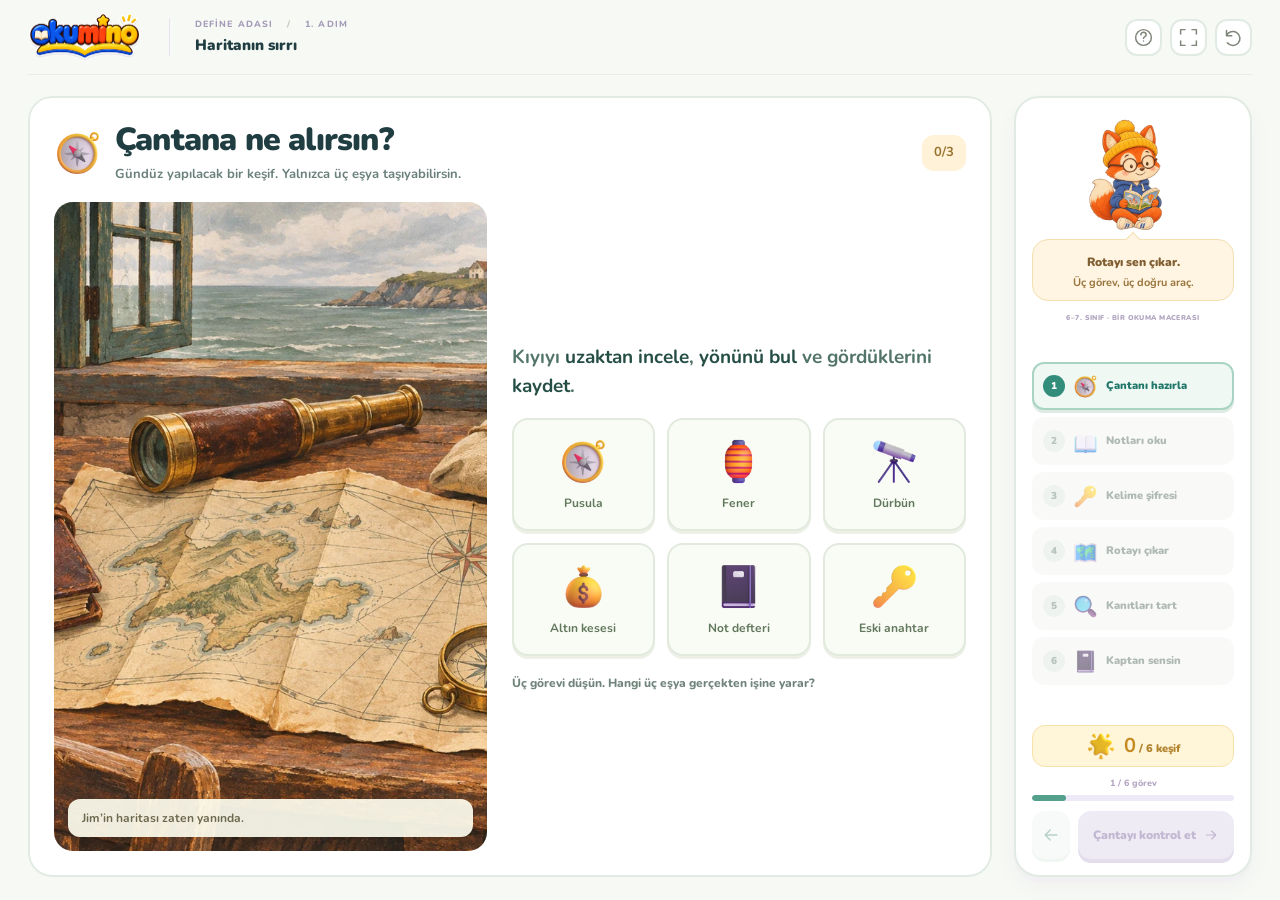
==== ortaokul/index.html @ 18aa00c3 "Add middle school Treasure Island reading adventure" ====
<!doctype html>
<html lang="tr">
<head>
  <meta charset="utf-8">
  <meta name="viewport" content="width=device-width,initial-scale=1,viewport-fit=cover">
  <meta name="theme-color" content="#f7f9f5">
  <meta name="description" content="Define Adası: ortaokul için altı etkileşimli görev. Bölümü oku, kelime şifresini çöz, haritadaki rotayı izle ve kararını kanıtla.">
  <title>Haritanın Sırrı · Define Adası · Okumino</title>
  <link rel="icon" href="assets/favicon.png">
  <link rel="preconnect" href="https://fonts.googleapis.com">
  <link rel="preconnect" href="https://fonts.gstatic.com" crossorigin>
  <link href="https://fonts.googleapis.com/css2?family=Nunito:wght@400;600;700;800;900&display=swap" rel="stylesheet">
  <link rel="stylesheet" href="style.css?v=2">
  <link rel="stylesheet" href="playful.css?v=2">
  <link rel="stylesheet" href="island.css?v=1">
</head>
<body>
  <svg class="symbol-library" aria-hidden="true" xmlns="http://www.w3.org/2000/svg"><defs>
    <symbol id="i-arrow" viewBox="0 0 24 24"><path d="M5 12h14m-6-6 6 6-6 6"/></symbol>
    <symbol id="i-back" viewBox="0 0 24 24"><path d="M19 12H5m6-6-6 6 6 6"/></symbol>
    <symbol id="i-check" viewBox="0 0 24 24"><path d="m5 12 4 4L19 6"/></symbol>
    <symbol id="i-sound" viewBox="0 0 24 24"><path d="m11 5-5 4H3v6h3l5 4V5zm4 3c3 2 3 6 0 8m3-11c5 4 5 10 0 14"/></symbol>
    <symbol id="i-book" viewBox="0 0 24 24"><path d="M12 5c-3-2-7-2-10-1v15c3-1 7-1 10 1 3-2 7-2 10-1V4c-3-1-7-1-10 1zm0 0v15"/></symbol>
    <symbol id="i-mic" viewBox="0 0 24 24"><rect x="9" y="2" width="6" height="13" rx="3"/><path d="M5 10v2a7 7 0 0 0 14 0v-2m-7 9v3m-4 0h8"/></symbol>
    <symbol id="i-play" viewBox="0 0 24 24"><path d="m8 5 11 7-11 7V5z"/></symbol>
    <symbol id="i-pause" viewBox="0 0 24 24"><path d="M8 5v14M16 5v14"/></symbol>
    <symbol id="i-reset" viewBox="0 0 24 24"><path d="M4 10a8 8 0 1 1 1 8M4 4v6h6"/></symbol>
    <symbol id="i-expand" viewBox="0 0 24 24"><path d="M8 3H3v5m13-5h5v5M3 16v5h5m13-5v5h-5"/></symbol>
    <symbol id="i-close" viewBox="0 0 24 24"><path d="m6 6 12 12M18 6 6 18"/></symbol>
    <symbol id="i-help" viewBox="0 0 24 24"><circle cx="12" cy="12" r="9"/><path d="M9 9a3 3 0 0 1 6 0c0 2-3 2-3 4m0 3v.1"/></symbol>
    <symbol id="i-star" viewBox="0 0 24 24"><path d="m12 3 2.8 5.7 6.2.9-4.5 4.4 1.1 6.2L12 17.3l-5.6 2.9 1.1-6.2L3 9.6l6.2-.9L12 3z"/></symbol>
  </defs></svg>

  <div class="lesson-app">
    <header class="topbar">
      <a class="brand" href="../site_a/index.html" data-library aria-label="Okumino kitaplığına dön"><img src="assets/okumino-logo.webp" width="110" height="48" alt="Okumino"></a>
      <div class="book-heading"><span>DEFİNE ADASI <span class="heading-separator">/</span> 1. ADIM</span><b>Haritanın sırrı</b></div>
      <div class="top-tools">
        <button class="icon-button" type="button" data-action="help" aria-label="Nasıl oynanır?" title="Nasıl oynanır?"><svg><use href="#i-help"/></svg></button>
        <button class="icon-button fullscreen-tool" type="button" data-action="fullscreen" aria-label="Tam ekran" title="Tam ekran"><svg><use href="#i-expand"/></svg></button>
        <button class="icon-button" type="button" data-action="reset-dialog" aria-label="Adımı baştan başlat" title="Baştan başla"><svg><use href="#i-reset"/></svg></button>
      </div>
    </header>

    <div class="workspace">
      <aside class="journey-rail" aria-label="Bu adımın etkinlikleri">
        <div class="mino-note"><img src="assets/mino.webp" width="180" height="210" alt="Kitap okuyan Mino"><div class="mino-bubble"><b>Rotayı sen çıkar.</b><p id="minoNote">Her ayrıntı bir ipucu.</p></div></div>
        <div class="rail-caption">6–7. SINIF · BİR OKUMA MACERASI</div>
        <nav id="activityNav" class="activity-nav" aria-label="Etkinlikler"></nav>
        <div class="discovery-badge"><img src="assets/icons/glowing_star.png" width="35" height="35" alt=""><span><b id="discoveryCount">0</b> / 6 keşif</span></div>
        <footer class="lesson-footer">
          <div class="footer-progress"><span id="progressText">1 / 6 etkinlik</span><div class="progress-track" aria-hidden="true"><i id="progressFill"></i></div></div>
          <div class="footer-buttons"><button id="previous" class="back-button" type="button" aria-label="Önceki etkinlik"><svg><use href="#i-back"/></svg><span>Geri</span></button><button id="next" class="primary-button" type="button"><span>Devam et</span><svg><use href="#i-arrow"/></svg></button></div>
        </footer>
      </aside>
      <main id="panel" class="lesson-panel" tabindex="-1" aria-label="Etkinlik"></main>
    </div>
  </div>

  <dialog id="infoDialog" class="info-dialog" aria-labelledby="dialogTitle"><button class="dialog-close icon-button" data-action="close-dialog" aria-label="Pencereyi kapat"><svg><use href="#i-close"/></svg></button><h2 id="dialogTitle"></h2><div id="dialogBody"></div></dialog>
  <div id="toast" class="toast" role="status" aria-live="polite" hidden></div>
  <noscript><div class="no-script">Bu küçük yolculuk için tarayıcında JavaScript açık olmalı.</div></noscript>
  <script src="app.js?v=1"></script>
</body>
</html>
---- ortaokul/style.css ----
:root{--paper:#fffdf7;--page:#f4f0e7;--ink:#38463c;--soft:#85897d;--green:#526f59;--green-dark:#3e5844;--sage:#e9eee4;--line:#e5e3d8;--clay:#b86d4c;--sand:#f3e6cc;--serif:'Lora',Georgia,serif;--ui:'Nunito',system-ui,sans-serif}
*{box-sizing:border-box}html,body{width:100%;height:100%;margin:0;overflow:hidden}body{background:var(--page);color:var(--ink);font:600 16px/1.5 var(--ui);-webkit-font-smoothing:antialiased}button,a{-webkit-tap-highlight-color:transparent}button{font:inherit;color:inherit;cursor:pointer}button:disabled{cursor:default}a{color:inherit}button:focus-visible,a:focus-visible{outline:3px solid #c69048;outline-offset:4px}button{touch-action:manipulation}img{display:block;max-width:100%}svg{width:21px;height:21px;fill:none;stroke:currentColor;stroke-width:1.7;stroke-linecap:round;stroke-linejoin:round;flex:none}.symbol-library{position:absolute;width:0;height:0;overflow:hidden}.lesson-app{height:100dvh;max-width:1480px;margin:auto;display:grid;grid-template-rows:84px minmax(0,1fr) 88px;padding:0 42px;gap:0}.topbar{display:flex;align-items:center;gap:32px;border-bottom:1px solid var(--line)}.brand{flex:none;text-decoration:none}.brand img{width:110px;height:auto}.book-heading{border-left:1px solid #d9dccf;padding-left:25px;display:flex;flex-direction:column;gap:2px}.book-heading>span{font-size:9px;letter-spacing:.12em;color:#919487;font-weight:800}.heading-separator{margin:0 10px;color:#c4c4b6}.book-heading>b{font-size:14px;font-weight:800}.top-tools{margin-left:auto;display:flex;gap:8px}.icon-button{height:38px;width:38px;display:inline-grid;place-items:center;border:1px solid var(--line);border-radius:50%;background:transparent;color:#7e8579}.icon-button:hover{background:var(--paper);color:var(--green)}.workspace{min-height:0;display:grid;grid-template-columns:165px minmax(0,1fr);gap:34px;padding-top:27px}.journey-rail{display:flex;flex-direction:column;min-height:0;padding:12px 0 0}.rail-caption{font-size:8px;letter-spacing:.12em;color:#9b9c8f;font-weight:900;margin:0 0 22px 6px}.activity-nav{display:flex;flex-direction:column;gap:12px}.activity-item{display:flex;align-items:center;gap:12px;text-align:left;background:none;border:0;padding:4px 6px;border-radius:12px;color:#9a9d91;position:relative;min-height:38px;white-space:nowrap}.activity-item:disabled{opacity:.65}.activity-item .activity-number{display:grid;place-items:center;width:28px;height:28px;flex:none;border:1px solid #d9ddcf;border-radius:50%;font-size:11px;font-weight:800}.activity-item .activity-number svg{width:14px;height:14px}.activity-item>b{font-size:12px;font-weight:700}.activity-item.current{color:var(--green);background:#e5e9df}.activity-item.current .activity-number{background:var(--green);border-color:var(--green);color:#fff}.activity-item.done{color:#6d8067}.activity-item.done .activity-number{background:#e1e8d8;border-color:#d5dec9}.mino-note{margin-top:auto;display:flex;flex-direction:column;align-items:center;padding-bottom:15px;min-height:0}.mino-note>img{width:110px;height:130px;object-fit:contain;min-height:0}.mino-note>p{font:500 12px/1.5 var(--serif);text-align:center;color:#8e917f;max-width:140px;margin:8px 0 0}.lesson-panel{background:var(--paper);min-height:0;border:1px solid #e5e2d6;border-radius:24px;overflow:hidden;box-shadow:0 6px 0 #e8e4d755,0 14px 40px #4a513b04;outline:none;position:relative}.screen{height:100%;display:flex;flex-direction:column;padding:clamp(22px,3vw,46px);gap:18px;min-height:0}.screen.entering{animation:screenIn .26s ease-out}.eyebrow{margin:0;color:#9b9d8a;font-size:9px;font-weight:900;letter-spacing:.13em;text-transform:uppercase}.screen-title{font:500 clamp(25px,2.65vw,37px)/1.22 var(--serif);letter-spacing:-.035em;margin:0;color:var(--ink)}.screen-subtitle{margin:8px 0 0;color:#92927f;font-size:13px;font-weight:600;line-height:1.55}.intro-layout{display:grid;grid-template-columns:1fr 1fr;gap:clamp(24px,4vw,62px);align-items:center;flex:1;min-height:0}.intro-art{height:100%;min-height:0;position:relative;display:flex;align-items:center;justify-content:center}.intro-art>img{width:100%;max-height:100%;object-fit:contain;border-radius:10px}.art-caption{position:absolute;bottom:4%;left:6%;font:italic 12px var(--serif);color:#9b8668}.intro-copy{min-height:0;display:flex;flex-direction:column;justify-content:center;gap:23px}.intro-copy .screen-title{font-size:clamp(28px,3vw,40px)}.intro-copy .screen-title>em{font-style:normal;color:var(--clay)}.choice-list{display:flex;flex-direction:column;gap:11px}.answer-button{display:flex;align-items:center;gap:13px;background:none;border:1px solid #e3e2d6;border-radius:13px;padding:14px 16px;text-align:left;min-height:53px;transition:background .16s,border-color .16s,transform .16s;font-size:14px;font-weight:700;line-height:1.4}.answer-button:hover{border-color:#b3bca5;background:#f9f9ef}.answer-button.selected,.answer-button.correct{background:#eef2e7;border-color:#8da17c}.answer-button.retry{border-color:#d9bda0;background:#faf3e8}.answer-letter{width:25px;height:25px;border:1px solid #d9ddce;border-radius:7px;display:grid;place-items:center;flex:none;font-size:10px;font-weight:800;color:#969e8c}.answer-button.selected .answer-letter,.answer-button.correct .answer-letter{background:var(--green);color:#fff;border-color:var(--green)}.answer-button .answer-mark{width:17px;height:17px;margin-left:auto}.feedback{min-height:35px;font-size:12px;line-height:1.55;color:#8c8d7a;margin:0}.feedback.good{color:#617b53}.feedback.hint{color:#a37342}.quiet-rule{display:flex;align-items:center;gap:9px;font-size:10px;color:#aaa995}.quiet-rule::before{content:"";width:20px;height:1px;background:#c9cbbd}.lesson-footer{display:flex;align-items:center;gap:20px;padding-left:199px}.back-button{display:flex;align-items:center;gap:9px;background:none;border:0;font-size:12px;color:#8f9486;padding:12px 0}.back-button:disabled{visibility:hidden}.back-button svg{width:16px;height:16px}.footer-progress{margin:0 auto;font-size:9px;font-weight:800;color:#989c8d;min-width:105px;text-align:center}.progress-track{height:3px;background:#e2e5d9;border-radius:20px;margin-top:7px;overflow:hidden}.progress-track i{display:block;height:100%;width:16.66%;background:#819572;border-radius:20px;transition:width .3s}.primary-button{border:1px solid var(--green);background:var(--green);color:#fffdf7;border-radius:12px;min-height:45px;padding:0 20px;display:inline-flex;align-items:center;justify-content:center;gap:24px;font-size:12px;font-weight:800;box-shadow:0 3px 0 #3e5544;transition:background .16s,transform .16s,box-shadow .16s;white-space:nowrap}.primary-button:hover:not(:disabled){background:var(--green-dark);transform:translateY(-1px);box-shadow:0 4px 0 #3e5544}.primary-button:disabled{background:#dce1d3;border-color:#dce1d3;color:#a2aa97;box-shadow:none}.primary-button svg{width:16px;height:16px}.sub-progress{color:#a5a591;font-size:10px;font-weight:800;margin-left:auto}.screen-heading{display:flex;align-items:center;gap:18px}.word-layout{flex:1;min-height:0;display:grid;grid-template-columns:.85fr 1fr;gap:48px;align-items:center}.word-card{background:#f1eddf;border-radius:16px;position:relative;height:100%;max-height:330px;min-height:0;display:flex;align-items:center;justify-content:center;flex-direction:column;gap:16px;border:1px solid #e9e3d1}.word-card::before{content:"";height:1px;width:50px;background:#c7c3a9}.word-card .word{font:500 clamp(32px,4.5vw,56px)/1 var(--serif);color:#827253;letter-spacing:-.04em}.word-card>span:last-child{font-size:10px;color:#a3987a;font-style:italic}.task-copy{display:flex;flex-direction:column;gap:20px;min-height:0}.task-copy h3{font:500 24px/1.4 var(--serif);margin:0;letter-spacing:-.025em}.small-pill{font-size:9px;border:1px solid #dedfce;border-radius:30px;padding:4px 10px;color:#93957e;display:inline-flex;gap:7px;align-items:center}.small-pill svg{width:12px;height:12px}.reader-screen{gap:14px}.reader-toolbar{display:flex;align-items:center;gap:8px;flex-wrap:wrap}.reader-toolbar>.screen-title{font-size:27px;margin-right:auto}.text-tool{border:1px solid var(--line);border-radius:8px;min-height:33px;padding:0 10px;display:inline-flex;gap:6px;align-items:center;background:transparent;font-size:11px}.text-tool svg{height:14px;width:14px}.text-tool:hover{background:var(--sage)}.reader-layout{flex:1;min-height:0;display:grid;grid-template-columns:1.5fr .8fr;gap:34px;padding-top:15px}.reader-page{display:flex;flex-direction:column;min-height:0;gap:12px}.reading-prose{font-family:var(--serif);font-weight:400;letter-spacing:.005em;line-height:1.8;color:#4e5749;word-spacing:.03em;overflow-wrap:break-word}.reading-copy{flex:1;min-height:0;overflow:hidden;margin:0}.reading-copy p{margin:0}.reader-aside{display:flex;min-height:0;align-items:center;flex-direction:column;justify-content:center}.reader-aside img{width:100%;max-height:80%;object-fit:contain;border-radius:8px}.reader-aside span{font:italic 11px/1.6 var(--serif);color:#a1a08c;text-align:center;margin-top:15px}.page-controls{display:flex;align-items:center;justify-content:space-between;gap:12px;border-top:1px solid var(--line);padding-top:12px}.page-label{font-size:10px;color:#949984}.page-control{border:0;background:none;display:flex;align-items:center;gap:6px;font-size:11px;padding:5px 0;color:var(--green)}.page-control svg{width:16px;height:16px}.page-control:disabled{opacity:.3}.reader-note{font-size:10px;color:#9d9f8e;margin:0}.evidence-layout{flex:1;min-height:0;display:grid;grid-template-columns:.9fr 1fr;align-items:center;gap:42px}.evidence-picture{display:flex;flex-direction:column;min-height:0;gap:12px}.evidence-picture img{max-height:300px;width:100%;object-fit:contain;border-radius:8px}.mino-says{font:500 16px/1.6 var(--serif);margin:0;padding:14px 17px;background:#f5f0df;border-radius:14px;color:#918064;position:relative}.mino-says small{display:block;font:800 9px var(--ui);color:#b69b71;margin-bottom:5px;letter-spacing:.08em}.proof-button{font-size:13px;font-weight:600;padding:14px;min-height:60px}.studio-layout{flex:1;min-height:0;display:flex;flex-direction:column;justify-content:center;gap:24px;max-width:700px;width:100%;margin:auto}.mood-picker{display:flex;gap:9px;align-items:center;flex-wrap:wrap}.mood-picker>span{font-size:10px;color:#9d9d89;margin-right:5px}.mood-button{border:1px solid var(--line);background:transparent;border-radius:25px;padding:7px 15px;font-size:12px}.mood-button.selected{background:var(--sand);border-color:#d7c8a2;color:#856f45}.studio-quote{font:500 clamp(27px,3.5vw,42px)/1.5 var(--serif);text-align:center;padding:20px 30px;color:#6d735f;letter-spacing:-.03em;margin:0;border-top:1px solid var(--line);border-bottom:1px solid var(--line)}.studio-quote em{font-style:normal;color:var(--clay)}.record-row{display:flex;align-items:center;justify-content:center;gap:14px;flex-wrap:wrap}.record-button{min-height:46px;border:1px solid #b2bea3;background:#eff2e8;border-radius:12px;display:inline-flex;align-items:center;gap:10px;padding:0 18px;font-size:12px;color:#5e7353}.record-button.recording{background:#f9e9e0;color:#b46d4e;border-color:#d9a389}.record-button.recording svg{animation:recordPulse 1s infinite}.record-status{font-size:10px;text-align:center;color:#9c9e8c;min-height:16px;margin:0}.read-confirm{display:flex;align-items:center;justify-content:center;gap:10px;font-size:12px;color:#7f8c70;cursor:pointer}.read-confirm input{width:17px;height:17px;accent-color:var(--green)}.record-playback{max-width:290px;height:32px}.order-screen{gap:14px}.order-help{font-size:12px;color:#969982;margin:0}.scene-order{flex:1;min-height:0;display:grid;grid-template-columns:repeat(3,minmax(0,1fr));gap:18px;align-items:center}.scene-card{padding:9px 9px 14px;background:#faf8f0;border:1px solid var(--line);border-radius:14px;display:flex;align-items:center;flex-direction:column;gap:12px;position:relative;min-height:0;width:100%;align-self:center;transition:transform .2s,border-color .2s}.scene-card:hover{transform:translateY(-4px)}.scene-card.selected{border-color:#9aa989;background:#f0f3e8}.scene-card img{width:100%;height:clamp(120px,23vh,225px);object-fit:cover;border-radius:7px}.scene-card>b{font-size:12px;font-weight:700;text-align:center}.order-number{width:29px;height:29px;display:grid;place-items:center;border:1px dashed #c8cdbc;border-radius:50%;font-size:12px;color:#a0a88f}.selected .order-number{background:var(--green);color:white;border-style:solid;border-color:var(--green)}.order-utility{display:flex;justify-content:space-between;align-items:center;min-height:28px;gap:20px}.quiet-button{border:0;background:none;color:#9b9985;text-decoration:underline;text-underline-offset:4px;font-size:10px;padding:5px 0}.film-screen{padding:22px 32px;gap:12px}.film-top{display:flex;align-items:center;gap:15px}.film-top .screen-title{font-size:25px}.film-top>span{margin-left:auto;font-size:10px;color:#9e9d89}.film-frame{flex:1;min-height:0;position:relative;background:#ede8db;border-radius:14px;overflow:hidden;display:flex;align-items:center;justify-content:center}.film-frame img{width:100%;height:100%;object-fit:contain;transform-origin:50% 55%}.film-frame.playing img{animation:filmDrift 7s linear both}.film-caption{font:500 17px/1.5 var(--serif);text-align:center;margin:0;color:#7e826f;min-height:26px}.film-controls{display:flex;justify-content:center;gap:15px;align-items:center}.film-controls button{min-height:32px}.film-dots{display:flex;gap:6px;align-items:center}.film-dots>i{width:5px;height:5px;background:#d1d5c4;border-radius:50%}.film-dots>i.active{background:var(--green)}.completion-screen{align-items:center;text-align:center;justify-content:center;gap:18px}.completion-screen>img{height:130px;width:150px;object-fit:contain}.completion-screen .screen-title{font-size:38px}.completion-kicker{font-size:10px;letter-spacing:.1em;color:#9a9e84;margin:0}.completion-screen p{font-size:14px;color:#8d927e;margin:0;max-width:400px;line-height:1.7}.completion-chips{display:flex;gap:10px;flex-wrap:wrap;justify-content:center}.completion-chips>span{font-size:10px;border:1px solid var(--line);border-radius:25px;padding:6px 13px;color:#7d8c6d}.completion-chips svg{width:12px;height:12px;vertical-align:middle;margin-right:4px}.info-dialog{max-width:420px;width:calc(100% - 36px);border:1px solid var(--line);border-radius:20px;background:var(--paper);padding:34px;color:var(--ink);box-shadow:0 30px 100px #25392322}.info-dialog::backdrop{background:#31423355;backdrop-filter:blur(3px)}.info-dialog h2{font:500 25px var(--serif);margin:0 0 18px;padding-right:20px}.info-dialog p{font-size:13px;line-height:1.7;color:#8b927d;margin:12px 0}.info-dialog .dialog-actions{display:flex;gap:12px;margin-top:22px;align-items:center}.dialog-close{position:absolute;top:15px;right:15px;width:29px;height:29px}.dialog-close svg{width:16px;height:16px}.word-definition{display:block;padding:10px 0;border-top:1px solid var(--line);font-size:13px}.word-definition>b{display:block;color:var(--green);font-size:15px}.toast{position:fixed;bottom:94px;left:50%;transform:translateX(-50%);max-width:min(420px,calc(100% - 30px));background:#e8edde;border:1px solid #ccd7bd;border-radius:12px;padding:12px 18px;font-size:12px;color:#637553;box-shadow:0 5px 20px #0001;z-index:20;text-align:center}.no-script{position:fixed;inset:0;background:var(--paper);display:grid;place-items:center;padding:30px;z-index:99}.sr-only{position:absolute;width:1px;height:1px;overflow:hidden;clip:rect(0,0,0,0);white-space:nowrap}.feedback:empty{visibility:hidden}[hidden]{display:none!important}@keyframes screenIn{from{opacity:0;transform:translateY(5px)}to{opacity:1;transform:none}}@keyframes recordPulse{50%{opacity:.35}}@keyframes filmDrift{from{transform:scale(1)}to{transform:scale(1.045)}}
@media(min-height:900px){.lesson-app{grid-template-rows:98px minmax(0,1fr) 108px;max-height:1100px}.screen{padding:46px}.intro-art>img{max-height:500px}.lesson-panel{border-radius:28px}.workspace{padding-top:36px}.choice-list{gap:15px}.answer-button{padding:17px}.mino-note>img{width:135px;height:155px}}
@media(max-width:1050px){.lesson-app{padding:0 24px;grid-template-rows:74px minmax(0,1fr) 76px}.workspace{grid-template-columns:128px minmax(0,1fr);gap:22px;padding-top:20px}.lesson-footer{padding-left:150px}.rail-caption{font-size:7px}.activity-item{gap:8px;padding:4px 0}.activity-item>b{font-size:11px}.activity-item .activity-number{width:25px;height:25px}.screen{padding:26px;gap:15px}.intro-layout{gap:25px}.intro-copy{gap:18px}.intro-copy .screen-title{font-size:31px}.answer-button{padding:12px;font-size:13px}.word-layout,.evidence-layout{gap:24px}.reader-layout{grid-template-columns:1.4fr .65fr;gap:20px}.studio-layout{gap:18px}.scene-order{gap:11px}}
@media(max-width:760px){.lesson-app{padding:0 17px;grid-template-rows:65px minmax(0,1fr) 73px}.topbar{gap:15px}.brand img{width:89px}.book-heading{padding-left:15px}.book-heading>span{font-size:8px}.book-heading>b{font-size:11px}.top-tools{gap:5px}.top-tools>.icon-button{width:30px;height:30px}.top-tools svg{width:17px;height:17px}.fullscreen-tool{display:none}.workspace{display:flex;flex-direction:column;gap:12px;padding-top:12px}.journey-rail{padding:0;flex:none}.rail-caption,.mino-note{display:none}.activity-nav{flex-direction:row;justify-content:center;gap:12px}.activity-item{min-height:29px;padding:0;gap:0;border-radius:50%}.activity-item>b{display:none}.activity-item .activity-number{width:26px;height:26px;font-size:10px}.activity-item.current{background:none}.lesson-panel{flex:1;border-radius:18px}.lesson-footer{padding-left:0;gap:15px}.screen{padding:24px;gap:15px}.intro-layout{grid-template-columns:.85fr 1fr;gap:20px}.intro-copy .screen-title{font-size:29px}.intro-copy{gap:15px}.reader-layout{grid-template-columns:1fr}.reader-aside{display:none}.reader-toolbar>.screen-title{font-size:25px}.scene-card img{height:clamp(95px,20vh,180px)}.film-screen{padding:20px}.film-caption{font-size:15px}.completion-screen>img{height:110px}.completion-screen .screen-title{font-size:31px}}
@media(max-width:540px){.lesson-app{padding:0 13px;grid-template-rows:58px minmax(0,1fr) 68px}.topbar{gap:12px}.brand img{width:79px}.book-heading{padding-left:12px}.book-heading>b{font-size:10px}.book-heading>span{font-size:7px;letter-spacing:.07em}.heading-separator{margin:0 5px}.top-tools{gap:4px}.top-tools .icon-button{width:27px;height:27px}.top-tools svg{width:15px;height:15px}.workspace{gap:10px;padding-top:10px}.activity-nav{gap:16px}.activity-item .activity-number{width:24px;height:24px;font-size:9px}.screen{padding:20px;gap:12px}.screen-title{font-size:25px}.eyebrow{font-size:8px}.intro-layout{display:flex;flex-direction:column;gap:10px;align-items:stretch}.intro-art{flex:0 1 36%;max-height:39%;min-height:85px}.intro-art>img{height:100%;width:100%;object-fit:contain}.art-caption{display:none}.intro-copy{flex:1;gap:12px;justify-content:flex-start}.intro-copy .screen-title{font-size:25px;line-height:1.2}.intro-copy .screen-title br{display:none}.choice-list{gap:8px}.answer-button{padding:10px 12px;min-height:43px;font-size:12px;gap:10px}.answer-letter{width:22px;height:22px;font-size:9px}.feedback{font-size:10px;line-height:1.45;min-height:28px}.quiet-rule{font-size:9px}.footer-progress{font-size:8px;min-width:80px}.back-button{font-size:10px;gap:5px}.back-button svg{width:13px;height:13px}.primary-button{min-height:41px;padding:0 14px;font-size:11px;gap:13px}.primary-button svg{width:14px;height:14px}.lesson-footer{gap:10px}.word-layout{display:flex;flex-direction:column;gap:18px;align-items:stretch;justify-content:center}.word-card{height:90px;flex:none;gap:10px;border-radius:12px}.word-card::before{display:none}.word-card .word{font-size:36px}.word-card>span:last-child{font-size:9px}.task-copy{gap:13px}.task-copy h3{font-size:21px}.screen-heading{gap:10px}.sub-progress{font-size:8px;white-space:nowrap}.reader-toolbar{gap:5px}.reader-toolbar>.screen-title{width:100%;font-size:24px;margin:0 0 5px}.text-tool{font-size:10px;min-height:29px;padding:0 8px}.reader-layout{padding-top:5px}.page-controls{padding-top:10px;gap:5px}.page-control{font-size:10px}.page-label{font-size:9px}.reader-note{font-size:9px}.evidence-layout{display:flex;flex-direction:column;gap:13px;align-items:stretch}.evidence-picture{height:35%;flex:none;flex-direction:row;gap:12px;align-items:center}.evidence-picture>img{width:46%;height:100%;object-fit:contain}.mino-says{font-size:12px;line-height:1.6;padding:10px;flex:1}.mino-says small{font-size:7px}.proof-button{min-height:47px;font-size:11px;padding:10px}.evidence-layout>.task-copy{flex:1;justify-content:center}.studio-layout{gap:18px}.mood-picker{gap:6px}.mood-picker>span{width:100%;font-size:9px}.mood-button{font-size:11px;padding:6px 13px}.studio-quote{font-size:26px;padding:18px 3px}.record-button{font-size:11px;padding:0 13px;min-height:42px}.record-row{gap:8px}.record-status{font-size:9px}.read-confirm{font-size:11px}.order-help{font-size:11px}.scene-order{display:flex;flex-direction:column;justify-content:center;gap:10px}.scene-card{display:grid;grid-template-columns:76px minmax(0,1fr) 25px;gap:12px;padding:7px 11px 7px 7px;border-radius:10px}.scene-card img{width:76px;height:74px;object-fit:cover}.scene-card>b{font-size:11px;text-align:left}.order-number{width:25px;height:25px;font-size:11px}.order-utility{gap:10px}.film-screen{padding:17px;gap:14px}.film-top .screen-title{font-size:23px}.film-top>span{font-size:8px}.film-frame{border-radius:10px}.film-caption{font-size:14px;min-height:44px}.film-controls{gap:13px}.completion-screen{gap:17px}.completion-screen>img{height:105px}.completion-screen .screen-title{font-size:30px}.completion-screen p{font-size:12px}.completion-chips{gap:6px}.completion-chips>span{font-size:9px;padding:5px 9px}.toast{bottom:78px;font-size:11px}}
@media(max-height:690px){.lesson-app{grid-template-rows:56px minmax(0,1fr) 63px}.workspace{padding-top:12px}.screen{padding:18px;gap:10px}.intro-copy{gap:13px}.intro-copy .screen-title{font-size:28px}.answer-button{min-height:42px;padding:10px 12px}.choice-list{gap:8px}.mino-note>img{height:88px;width:85px}.mino-note>p{font-size:10px;margin-top:3px}.activity-nav{gap:7px}.rail-caption{margin-bottom:10px}.studio-layout{gap:13px}.studio-quote{padding:10px 15px;font-size:29px}.evidence-picture img{max-height:200px}.word-card{max-height:240px}.completion-screen>img{height:85px}.completion-screen .screen-title{font-size:28px}.completion-screen{gap:12px}}
@media(max-width:540px) and (max-height:720px){.screen{padding:14px;gap:9px}.intro-art{max-height:25%;min-height:65px}.intro-copy .screen-title{font-size:22px}.intro-copy{gap:9px}.answer-button{min-height:38px;padding:8px 10px;font-size:11px}.choice-list{gap:6px}.feedback{font-size:9px;min-height:26px}.word-layout{gap:12px}.word-card{height:72px}.word-card .word{font-size:30px}.task-copy h3{font-size:18px}.reader-toolbar>.screen-title{font-size:21px}.reader-toolbar{gap:4px}.reader-layout{padding-top:0}.evidence-picture{height:25%}.mino-says{font-size:10px;padding:7px}.task-copy{gap:9px}.proof-button{font-size:10px;min-height:40px}.studio-layout{gap:12px}.studio-quote{font-size:23px;padding:12px 0}.scene-card{grid-template-columns:55px minmax(0,1fr) 24px;padding:6px}.scene-card img{width:55px;height:51px}.scene-card>b{font-size:10px}.scene-order{gap:8px}.order-help{font-size:10px}.mood-picker{gap:5px}.mood-button{font-size:10px;padding:5px 10px}.read-confirm{font-size:10px}.record-button{font-size:10px;min-height:36px}.record-status{font-size:8px}.studio-quote{margin:0}.completion-screen>img{height:72px}.completion-screen .screen-title{font-size:25px}}
@media(max-height:480px) and (min-width:541px){.lesson-app{grid-template-rows:47px minmax(0,1fr) 52px;padding:0 16px}.workspace{padding-top:8px;gap:8px}.journey-rail{display:none}.lesson-panel{border-radius:12px}.screen{padding:15px;gap:8px}.screen-title,.intro-copy .screen-title{font-size:24px}.intro-layout{grid-template-columns:.85fr 1.2fr;gap:24px}.intro-copy{gap:10px}.eyebrow{font-size:7px}.feedback{min-height:24px;font-size:10px}.answer-button{min-height:35px;padding:7px 10px;font-size:11px}.answer-letter{height:20px;width:20px}.choice-list{gap:6px}.word-layout,.evidence-layout{gap:20px}.word-card{height:100%;max-height:200px}.task-copy{gap:10px}.task-copy h3{font-size:20px}.screen-subtitle{font-size:11px;margin-top:4px}.reader-toolbar>.screen-title{font-size:22px}.reader-layout{padding-top:0}.reader-note{display:none}.reader-toolbar .text-tool{min-height:28px}.studio-layout{display:grid;grid-template-columns:1fr 1fr;gap:10px 25px;align-items:center}.studio-quote{grid-row:1/5;font-size:27px;border:0;padding:10px}.mood-picker{grid-column:2}.record-row{grid-column:2;gap:8px}.record-status,.read-confirm{grid-column:2}.scene-card img{height:95px}.scene-card{gap:7px;padding:6px}.scene-card>b{font-size:10px}.order-number{height:23px;width:23px}.film-screen{display:grid;grid-template-columns:1.3fr 1fr;grid-template-rows:auto 1fr auto}.film-top{grid-column:1/-1}.film-frame{grid-row:2/4}.film-caption{align-self:center}.film-controls{grid-column:2}.completion-screen>img{display:none}.completion-screen .screen-title{font-size:27px}}
@media(max-height:480px) and (min-width:541px){.workspace{grid-template-columns:minmax(0,1fr)}}
@media(prefers-reduced-motion:reduce){*,*::before,*::after{animation:none!important;transition:none!important}.scene-card:hover{transform:none}}
---- ortaokul/playful.css ----
/* Okumino activity design, informed by the user's Talentcup reference. */
:root{--page:#fcfaf7;--paper:#fff;--ink:#282348;--soft:#8d88a4;--green:#7b60d4;--green-dark:#6246b6;--sage:#f1edfc;--line:#ece7f6;--clay:#e18a38;--sand:#fff2d7;--serif:var(--ui)}
body{font-weight:700;color:#514b6b;background:var(--page)}
.lesson-app{max-width:1460px;height:100dvh;max-height:none;padding:0 28px 23px;grid-template-rows:75px minmax(0,1fr)}
.topbar{border-color:#eee9ef;gap:28px}.brand img{width:113px}.book-heading>b{font-size:15px;font-weight:900;color:var(--ink)}.book-heading>span{color:#a49bb9;font-size:9px}.book-heading{border-color:#e8e0f0}.top-tools>.icon-button{border:2px solid var(--line);border-radius:12px;background:white;width:37px;height:37px}.top-tools>.icon-button:hover{background:var(--sage)}
.workspace{display:grid;grid-template-columns:minmax(0,1fr) 238px;gap:22px;padding-top:21px;min-height:0}
.journey-rail{grid-column:2;grid-row:1;min-height:0;background:#fff;border:2px solid var(--line);border-radius:25px;box-shadow:0 5px 0 #eee8f155,0 10px 25px #3d226409;padding:16px;gap:10px;display:flex;flex-direction:column}
.lesson-panel{grid-column:1;grid-row:1;background:transparent;border:0;border-radius:24px;box-shadow:none;min-width:0;overflow:hidden}
.mino-note{order:0;margin:0;padding:0;min-height:0;flex:none;position:relative;gap:4px}
.mino-note>img{width:107px;height:121px;object-fit:contain;position:relative;z-index:1}
.mino-bubble{background:#fff5e2;border:1.5px solid #f4dfb1;border-radius:16px;padding:9px 10px;position:relative;text-align:center;width:100%}
.mino-bubble::before{content:"";position:absolute;width:9px;height:9px;background:#fff5e2;border-left:1.5px solid #f4dfb1;border-top:1.5px solid #f4dfb1;top:-6px;left:calc(50% - 5px);transform:rotate(45deg)}
.mino-bubble>b{font-size:12px;font-weight:900;color:#805e32}.mino-bubble>p{font:700 11px/1.35 var(--ui);color:#a08052;margin:3px 0 0}
.rail-caption{order:1;font-size:7px;color:#b1a6bf;letter-spacing:.06em;margin:2px 0 0;text-align:center}
.activity-nav{order:2;gap:7px;flex:1;min-height:0;justify-content:center}
.activity-item{gap:8px;padding:6px 9px;min-height:39px;max-height:48px;flex:1;border:2px solid transparent;border-radius:12px;color:#9387aa;background:#faf8fd}
.activity-item .activity-number{width:22px;height:22px;font-size:10px;border:0;background:#eae5f4;color:#b1a6c4;font-weight:900}.activity-item .activity-number svg{width:12px;height:12px}
.activity-item>b{font-size:11px;font-weight:900}.activity-item:disabled{opacity:.6}.activity-item.current{color:#6b4eb6;border-color:#d3c6f6;background:#f4f0ff;box-shadow:0 3px 0 #e6ddf6}.activity-item.current .activity-number{background:#8664d8;color:white}
.activity-item.done{color:#249569;background:#f1faf5}.activity-item.done .activity-number{background:#42bd8e;color:white}.nav-symbol{width:25px;height:25px;object-fit:contain;flex:none}
.discovery-badge{order:3;display:flex;justify-content:center;align-items:center;gap:8px;background:#fff5d8;border:1.5px solid #f7e3aa;padding:5px 9px;border-radius:13px;flex:none;color:#b3832e;font-size:11px;font-weight:900}.discovery-badge>img{width:30px;height:30px;object-fit:contain}.discovery-badge b{font-size:20px;color:#c58b23}
.lesson-footer{order:4;padding:0;display:flex;flex-direction:column;align-items:stretch;gap:10px;flex:none;min-height:0}
.footer-progress{margin:0;font-size:9px;min-width:0;text-align:center;color:#b3a5c2}.progress-track{margin-top:5px;background:#eee9f7;height:6px}.progress-track i{background:#a38adc}
.footer-buttons{display:flex;gap:8px;align-items:stretch;width:100%}.back-button{width:38px;min-height:48px;justify-content:center;align-items:center;flex:none;padding:0;background:#f3effb;color:#9278bd;box-shadow:0 3px 0 #e6ddef;border-radius:13px}.back-button>span{display:none}.back-button svg{width:20px;height:20px}.back-button:disabled{visibility:visible;opacity:.4}
.primary-button{min-width:0;flex:1;min-height:48px;padding:0 11px;gap:7px;font-size:12px;font-weight:900;border:0;border-radius:13px;background:#8062d6;box-shadow:0 4px 0 #6245b3;white-space:normal;line-height:1.25}
.primary-button>span{min-width:0}.primary-button:hover:not(:disabled){background:#7657ca;box-shadow:0 5px 0 #6245b3}.primary-button:active:not(:disabled){transform:translateY(3px);box-shadow:0 1px 0 #6245b3}.primary-button:disabled{background:#eeebf5;color:#c1b8d1;box-shadow:0 4px 0 #e3ddec}
.screen{border:2px solid var(--line);border-radius:24px;background:white;padding:26px;gap:18px;box-shadow:0 5px 0 #ece5ef55;overflow:hidden}
.screen-title{font:900 clamp(26px,2.7vw,37px)/1.15 var(--ui);letter-spacing:-.025em;color:#2b234e}.screen-subtitle{color:#9991ae;font-weight:700}.eyebrow{display:flex;align-items:center;gap:9px;color:#8d78b4;letter-spacing:.035em;font-weight:900;font-size:11px}.eyebrow>img{width:33px;height:33px;object-fit:contain}.quiet-rule{color:#a99bb5;font-size:11px}.feedback{font-size:13px;font-weight:800;color:#9a88ae;min-height:36px}.feedback.good{color:#239a72}.feedback.hint{color:#d18650}.sub-progress{font-size:11px;font-weight:900;background:#f3edff;color:#997bce;border-radius:10px;padding:6px 10px}
.intro-screen{border:0;box-shadow:none;background:none;padding:0;gap:18px}
.mission-heading{display:flex;align-items:center;gap:15px;flex:none;min-height:90px;background:#fff;border:2px solid var(--line);box-shadow:0 4px 0 #eae4f155;border-radius:22px;padding:11px 18px}
.mission-heading>img{width:65px;height:72px;object-fit:contain;flex:none}.mission-heading>div{min-width:0}.mission-kicker{color:#bb9bc5;font-size:8px;letter-spacing:.09em;font-weight:900}.mission-heading .screen-title{font-size:clamp(24px,2.4vw,33px);margin:2px 0 3px}.mission-heading p{margin:0;font-size:13px;color:#9b8bb0;font-weight:700}.mission-count{margin-left:auto;background:#fff2d4;color:#d59935;border:2px solid #f9e3ab;border-radius:14px;padding:7px 10px;font-size:23px;font-weight:900;flex:none}.mission-count>span{font-size:11px;color:#c8a665}
.intro-layout{display:grid;grid-template-columns:1.05fr 1fr;gap:20px;flex:1;min-height:0;align-items:stretch}
.intro-art{position:relative;display:block;min-height:0;overflow:hidden;border:2px solid #e9ddce;border-radius:24px;background:#f5e5cf;height:auto}
.intro-art>img{width:100%;height:100%;max-height:none;object-fit:cover;border-radius:0;object-position:45% 50%}
.picture-sticker{position:absolute;left:12px;top:12px;background:#fffdf5eb;border:1.5px solid #fff;border-radius:13px;padding:5px 11px 5px 6px;color:#9b7953;font-size:10px;font-weight:900;display:flex;gap:5px;align-items:center;box-shadow:0 3px 10px #82683315}.picture-sticker>img{width:26px;height:26px;object-fit:contain}
.intro-copy{background:white;border:2px solid var(--line);border-radius:24px;padding:24px;display:flex;flex-direction:column;justify-content:center;gap:21px;min-height:0}
.choice-heading{display:flex;gap:9px;align-items:center;flex:none}.choice-heading>img{width:36px;height:36px;object-fit:contain}.choice-heading>h2{font-size:21px;font-weight:900;line-height:1.2;margin:0;color:#4e3e70;letter-spacing:-.015em}
.choice-list{gap:12px}.answer-button{border:2px solid #ece4f5;border-radius:16px;min-height:61px;background:white;padding:14px 16px;font-size:16px;font-weight:800;box-shadow:0 4px 0 #ede7f2;color:#51446d}
.answer-button:hover{border-color:#cebfe9;background:#fbf9ff;transform:translateY(-2px)}.answer-button.selected,.answer-button.correct{background:#edf9f2;border-color:#69bf9b;box-shadow:0 4px 0 #badfca;color:#2b946a}.answer-button.retry{border-color:#e8af98;background:#fff3ed;box-shadow:0 4px 0 #f0d3c2;color:#bf735c}
.answer-letter{width:30px;height:30px;font-size:12px;font-weight:900;border:0;background:#f0ebf9;color:#b09bcf;border-radius:9px}.answer-button.correct .answer-letter{background:#43ac7f;border-color:#43ac7f}.answer-button.selected .answer-letter{background:#7e60d0}.answer-button .answer-mark{width:19px;height:19px}
.idea-list{gap:14px}.idea-choice{min-height:85px;padding:10px 16px;gap:13px;align-items:center;border:2px solid #f4ddbd;box-shadow:0 4px 0 #f2e1ca;background:#fff8ed;font-size:18px}.idea-choice>img{width:55px;height:55px;object-fit:contain;flex:none}.idea-choice>b{font-weight:900}.idea-1{background:#f5f0ff;border-color:#dfd1f7;box-shadow:0 4px 0 #e5d9f2}.idea-2{background:#eff9f5;border-color:#cbe8da;box-shadow:0 4px 0 #d5eadf}
.idea-choice:hover{background:#fffefa;border-color:#c5b5e2}.idea-check{margin-left:auto;width:24px;height:24px;display:grid;place-items:center;border-radius:50%;border:2px solid #e6ddd2;background:#fff;flex:none}.idea-check svg{width:15px;height:15px}.idea-choice.selected .idea-check{border-color:#44ae83;background:#44ae83;color:white}
.guide-feedback{display:flex;gap:10px;align-items:center;background:#f8f5fc;border:1.5px solid #eee6f5;border-radius:15px;padding:12px 14px;min-height:79px;flex:none}.guide-feedback>img{width:34px;height:34px;object-fit:contain;flex:none}.guide-feedback .feedback{margin:0;min-height:0;font-size:12px;line-height:1.55;color:#a58db6}.guide-feedback.has-choice{background:#f0f9f3;border-color:#d8eddf}.guide-feedback.has-choice .feedback{color:#459978}
.word-layout{gap:26px;align-items:center}.word-card{background:#fff5e4;border:2px solid #f4dfb5;box-shadow:0 5px 0 #f2e1c955;max-height:370px;border-radius:25px;gap:20px}.word-card::before{display:none}.word-picture{width:95px;height:95px;object-fit:contain}.word-card .word{font:900 clamp(35px,4.2vw,56px)/1.1 var(--ui);letter-spacing:-.02em;color:#a97a3c}.word-card>span:last-child{font-size:12px;font-weight:800;font-style:normal;color:#b39466}.task-copy h3{font:900 26px/1.2 var(--ui)}.task-copy{gap:19px}
.reader-toolbar{padding-bottom:14px;border-bottom:2px solid #f1ebf7}.reader-toolbar>.screen-title{font-size:27px}.text-tool{border:2px solid #eae2f5;border-radius:10px;font-size:12px;min-height:36px;color:#8b71b1;background:#faf7ff;font-weight:900}.text-tool:hover{background:#f0e7ff}.reading-prose{font-family:var(--ui);font-weight:700;line-height:1.75;letter-spacing:.01em;color:#50476a}.reader-layout{gap:28px}.reader-aside img{border:3px solid #f3e8d7;box-shadow:0 4px 0 #eadcc755;border-radius:19px}.reader-aside span{font:800 12px/1.5 var(--ui);color:#b39db8}.page-controls{border-top:2px solid #f0e9f7}.page-control{font-size:12px;font-weight:900;color:#8d6ac7}.page-label{font-size:11px;font-weight:900;color:#b49dcc}.reader-note{font-size:10px;color:#c1b3c9}
.evidence-layout{gap:25px}.evidence-picture img{border:2px solid #eee0cc;border-radius:20px}.mino-says{background:#fff4dc;border:2px solid #f5e1ac;border-radius:19px;color:#a17b3b;font:900 18px/1.5 var(--ui);padding:17px}.mino-says small{font-size:9px;font-weight:900;color:#d0a35f}.proof-button{font-size:14px;min-height:70px}.studio-quote{font:900 clamp(26px,3vw,39px)/1.5 var(--ui);color:#8770b2;background:#f7f2ff;border:2px solid #e9def7;border-radius:21px;padding:26px}.studio-quote em{color:#e6a34e}.mood-button{border:2px solid #e9dff5;color:#a58cc3;font-size:13px;font-weight:900;border-radius:13px;padding:8px 15px;background:#fcfaff}.mood-button.selected{border-color:#dab9ec;background:#f4e7ff;color:#9871b5}.mood-picker>span{color:#b8a3c7;font-size:11px}.record-button{min-height:51px;padding:0 20px;font-size:14px;background:#f1eaff;border:2px solid #d5c4f3;color:#9672ca;box-shadow:0 4px 0 #e2d4f5;border-radius:15px;font-weight:900}.record-button.recording{background:#fff0e5;border-color:#e8b18f;color:#cd8d65}.record-status{color:#b4a4c1;font-size:11px}.read-confirm{font-size:13px;color:#a68cb8;font-weight:800}.read-confirm input{accent-color:#9671cb}
.scene-card{border:2px solid #e9e1f5;border-radius:19px;padding:10px 10px 15px;background:#fff;box-shadow:0 5px 0 #eee7f3;gap:14px}.scene-card img{border-radius:11px}.scene-card.selected{border-color:#a492cc;background:#f9f5ff}.scene-card>b{font-size:14px;font-weight:900;color:#8d72af}.order-number{width:34px;height:34px;font-weight:900;font-size:16px;background:#f7f1ff;border:2px dashed #d6c7e9;color:#c5afd9}.selected .order-number{background:#ad90d6;border-color:#ad90d6}.order-help{font-size:13px;color:#af97c1;font-weight:800}.quiet-button{font-size:11px;color:#b197c1;font-weight:800}.film-frame{border-radius:22px;border:3px solid #e9ddf4;background:#fcf8f3}.film-caption{font:900 18px/1.5 var(--ui);color:#a286ba}.film-top .screen-title{font-size:28px}.film-top>span{color:#b09ac3}.completion-screen .screen-title{font:900 38px/1.2 var(--ui);color:#7d62a4}.completion-screen p{color:#a691b7;font-weight:800}.completion-chips>span{border:2px solid #e3d6f2;background:#faf7ff;font-size:12px;color:#a18abb;font-weight:900}.completion-kicker{color:#ba98c9}.info-dialog{border:2px solid #e9def5;border-radius:24px}.info-dialog h2{font:900 26px var(--ui);color:#7c60a5}.info-dialog p{color:#a58bb5;font-weight:800}.toast{background:#f3ecff;border:2px solid #ddc9f3;border-radius:16px;color:#9675b7;font-size:13px;font-weight:900}.word-definition{color:#a28ab1;border-color:#eadff3}.word-definition>b{color:#9675bb}
@media(max-height:800px) and (min-width:761px){.lesson-app{grid-template-rows:64px minmax(0,1fr);padding-bottom:18px}.workspace{padding-top:14px;gap:17px;grid-template-columns:minmax(0,1fr) 222px}.journey-rail{padding:13px;gap:8px}.mino-note>img{height:78px;width:83px}.mino-bubble{padding:7px}.mino-bubble>b{font-size:11px}.mino-bubble>p{font-size:10px}.activity-item{min-height:34px;padding:4px 7px}.activity-item>b{font-size:10px}.nav-symbol{width:22px;height:22px}.activity-nav{gap:5px}.rail-caption{font-size:6px}.discovery-badge{padding:2px 7px}.discovery-badge>img{width:24px;height:24px}.discovery-badge b{font-size:17px}.lesson-footer{gap:7px}.primary-button,.back-button{min-height:43px}.mission-heading{min-height:73px;padding:8px 13px;gap:12px}.mission-heading>img{width:51px;height:58px}.mission-heading .screen-title{font-size:27px}.mission-heading p{font-size:12px}.mission-kicker{font-size:7px}.intro-screen{gap:14px}.intro-copy{padding:20px;gap:16px}.choice-heading>h2{font-size:19px}.idea-choice{min-height:72px;font-size:17px;padding:8px 13px}.idea-choice>img{height:47px;width:47px}.idea-list{gap:12px}.guide-feedback{min-height:65px;padding:10px}.guide-feedback .feedback{font-size:11px}.screen{padding:22px;gap:15px}.screen.intro-screen{padding:0}.screen-title{font-size:30px}.answer-button{font-size:14px;min-height:53px;padding:12px}.studio-layout{gap:17px}.word-picture{width:72px;height:72px}.scene-card img{height:clamp(110px,24vh,195px)}}
@media(max-width:1050px) and (min-width:761px){.lesson-app{padding-left:18px;padding-right:18px}.workspace{grid-template-columns:minmax(0,1fr) 198px;gap:15px}.journey-rail{padding:10px;gap:7px}.activity-item{gap:5px;padding:5px}.activity-item>b{font-size:9px}.activity-item .activity-number{width:19px;height:19px;font-size:9px}.nav-symbol{width:21px;height:21px}.intro-layout{gap:14px;grid-template-columns:.9fr 1fr}.intro-copy{padding:17px;gap:13px}.choice-heading>h2{font-size:18px}.choice-heading>img{width:28px;height:28px}.idea-choice{min-height:72px;font-size:15px;padding:8px 11px;gap:9px}.idea-choice>img{width:42px;height:42px}.idea-check{width:21px;height:21px}.guide-feedback{padding:9px;gap:7px;min-height:66px}.guide-feedback>img{height:28px;width:28px}.mission-heading .screen-title{font-size:25px}.mission-count{font-size:20px;padding:5px 8px}.screen{padding:21px}.intro-screen{padding:0}.proof-button{font-size:12px}}
@media(max-width:760px){
 .lesson-app{padding:0 16px;grid-template-rows:62px minmax(0,1fr) 76px;height:100dvh}.topbar{gap:15px}.brand img{width:93px}.book-heading>b{font-size:11px}.book-heading>span{font-size:7px}.workspace{display:flex;flex-direction:column;gap:12px;padding-top:12px}.journey-rail{order:0;padding:0;display:block;flex:none;width:100%;background:none;border:0;box-shadow:none;border-radius:0}.journey-rail .mino-note,.rail-caption,.discovery-badge{display:none}.activity-nav{display:flex;flex-direction:row;justify-content:center;gap:15px}.activity-item{flex:none;min-height:29px;max-height:29px;min-width:29px;padding:0;border:0;background:transparent;border-radius:50%}.activity-item .activity-number{width:29px;height:29px;font-size:11px;border:2px solid #e6ddf2;background:#f6f2fc;color:#c9bbdb}.activity-item>b,.nav-symbol{display:none}.activity-item.current{background:none;box-shadow:none;border:0}.activity-item.current .activity-number{background:#9c80d3;border-color:#9c80d3;color:#fff;box-shadow:0 3px 0 #dfd0ef}.activity-item.done .activity-number{background:#6ac9a1;border-color:#6ac9a1;color:white}.lesson-panel{order:1;flex:1;width:100%;border:0;border-radius:20px}
 .lesson-footer{position:fixed;z-index:5;left:16px;right:16px;bottom:max(14px,env(safe-area-inset-bottom));padding:0;background:var(--page);height:47px;display:flex;flex-direction:row;gap:12px}.footer-progress{display:none}.footer-buttons{width:100%;height:100%;gap:10px}.back-button{width:45px;min-height:47px;border-radius:14px}.primary-button{min-height:47px;font-size:15px;gap:14px;border-radius:15px}.screen{padding:22px;border-radius:20px;gap:15px}.screen-title{font-size:28px}.intro-screen{padding:0;border-radius:0;gap:12px}.mission-heading{min-height:79px;padding:8px 12px;gap:11px;border-radius:18px}.mission-heading>img{width:49px;height:58px}.mission-heading .screen-title{font-size:23px}.mission-heading p{font-size:11px;margin:3px 0 0;line-height:1.3}.mission-kicker{font-size:6px}.mission-count{font-size:18px;padding:4px 7px;border-radius:10px}.mission-count>span{font-size:8px}.intro-layout{display:grid;grid-template-columns:1fr 1fr;gap:13px}.intro-art{height:100%;max-height:none;min-height:0;border-radius:19px;flex:1}.intro-copy{border-radius:19px;padding:17px;gap:15px;justify-content:center}.choice-heading>h2{font-size:18px}.choice-heading>img{width:29px;height:29px}.idea-choice{min-height:73px;font-size:15px;padding:9px 11px;gap:9px}.idea-choice>img{width:42px;height:42px}.guide-feedback{padding:9px;min-height:73px;gap:7px;border-radius:13px}.guide-feedback .feedback{font-size:10px}.guide-feedback>img{width:28px;height:28px}.idea-check{width:21px;height:21px}.feedback{font-size:12px}.word-picture{width:65px;height:65px}.word-layout{gap:20px}.reader-toolbar>.screen-title{font-size:25px}.reading-prose{font-weight:700}.evidence-picture img{border-radius:16px}.task-copy{gap:16px}.answer-button{font-size:14px;padding:12px;min-height:53px}.scene-card>b{font-size:12px}.film-caption{font-size:16px}.toast{bottom:80px;font-size:12px}
}
@media(max-width:540px){
 .lesson-app{padding:0 12px;grid-template-rows:56px minmax(0,1fr) 72px}.topbar{gap:11px}.brand img{width:83px}.book-heading{padding-left:12px}.book-heading>b{font-size:10px}.top-tools>.icon-button{width:28px;height:28px;border-radius:9px}.workspace{gap:10px;padding-top:10px}.activity-nav{gap:15px}.activity-item .activity-number{width:25px;height:25px;font-size:9px}.activity-item{min-width:25px;min-height:25px;max-height:25px}.screen{padding:18px;gap:12px}.screen-title{font-size:25px}.eyebrow{font-size:10px}.eyebrow>img{width:25px;height:25px}.sub-progress{font-size:9px;padding:4px 7px}.intro-screen{padding:0;gap:10px}.mission-heading{padding:8px 10px;gap:8px;min-height:73px}.mission-heading>img{width:43px;height:51px}.mission-heading .screen-title{font-size:21px;line-height:1.12}.mission-heading p{font-size:10px}.mission-count{display:none}.intro-layout{display:flex;flex-direction:column;gap:10px}.intro-art{height:0;flex:1.05;max-height:41%;min-height:65px;border-radius:17px}.intro-art>img{object-position:50% 43%;object-fit:cover}.picture-sticker{top:8px;left:8px;padding:3px 8px 3px 4px;font-size:8px;border-radius:9px}.picture-sticker>img{width:20px;height:20px}.intro-copy{padding:13px;flex:1.4;gap:10px;justify-content:center;border-radius:18px;min-height:0}.choice-heading{gap:7px}.choice-heading>h2{font-size:17px}.choice-heading>img{width:26px;height:26px}.choice-list{gap:9px}.idea-list{gap:8px}.idea-choice{min-height:54px;padding:5px 11px;gap:12px;font-size:14px;border-radius:13px;box-shadow:0 3px 0 #efe4dd}.idea-choice>img{height:37px;width:37px}.idea-check{width:20px;height:20px}.guide-feedback{min-height:49px;padding:7px 9px;gap:8px;flex:none}.guide-feedback>img{height:25px;width:25px}.guide-feedback .feedback{font-size:10px;line-height:1.45}.lesson-footer{left:12px;right:12px;bottom:max(14px,env(safe-area-inset-bottom));height:45px}.primary-button{min-height:45px;font-size:14px}.back-button{min-height:45px}.answer-button{min-height:46px;padding:9px 11px;font-size:13px;border-radius:13px;gap:10px;box-shadow:0 3px 0 #eee5f5}.answer-letter{width:25px;height:25px;font-size:10px;border-radius:8px}.feedback{font-size:11px;min-height:30px}.word-layout{gap:16px}.word-card{height:145px;flex:none;max-height:31%;gap:10px;border-radius:19px}.word-picture{height:47px;width:47px}.word-card .word{font-size:34px}.word-card>span:last-child{font-size:10px}.task-copy{gap:13px}.reader-toolbar{padding-bottom:9px}.reader-toolbar>.screen-title{font-size:23px}.text-tool{min-height:31px;font-size:10px;padding:0 8px;border-radius:9px}.reader-note{font-size:8px}.reader-layout{padding-top:3px}.page-label,.page-control{font-size:10px}.evidence-layout{gap:14px}.evidence-picture{height:31%;gap:10px}.mino-says{font-size:12px;padding:10px;border-radius:14px}.mino-says small{font-size:7px}.proof-button{font-size:11px;min-height:54px}.mood-picker{gap:6px}.mood-picker>span{font-size:10px}.mood-button{font-size:11px;padding:6px 12px}.studio-quote{font-size:25px;padding:20px 8px;border-radius:17px}.studio-layout{gap:18px}.record-button{min-height:44px;padding:0 14px;font-size:12px;gap:8px;border-radius:12px}.record-status{font-size:9px}.read-confirm{font-size:11px}.order-help{font-size:11px}.scene-order{gap:12px}.scene-card{padding:8px;gap:12px;grid-template-columns:82px minmax(0,1fr) 28px;border-radius:15px;box-shadow:0 3px 0 #ede3f3}.scene-card img{width:82px;height:76px;border-radius:9px}.scene-card>b{font-size:12px}.order-number{height:28px;width:28px;font-size:13px}.quiet-button{font-size:10px}.film-screen{padding:16px;gap:12px}.film-top .screen-title{font-size:24px}.film-frame{border-radius:16px}.film-caption{font-size:15px}.completion-screen .screen-title{font-size:29px}.completion-screen p{font-size:12px}.completion-chips>span{font-size:10px}
}
@media(max-width:540px) and (max-height:720px){
 .lesson-app{grid-template-rows:52px minmax(0,1fr) 63px}.workspace{padding-top:7px;gap:8px}.activity-nav{gap:14px}.activity-item .activity-number{height:23px;width:23px}.activity-item{min-height:23px;max-height:23px;min-width:23px}.screen{padding:13px;gap:9px}.intro-screen{padding:0;gap:8px}.mission-heading{min-height:61px;padding:6px 9px;gap:8px}.mission-heading>img{height:44px;width:35px}.mission-heading .screen-title{font-size:19px}.mission-heading p{font-size:9px;line-height:1.2}.mission-kicker{display:none}.intro-layout{gap:8px}.intro-art{max-height:29%;min-height:55px;flex:.6}.intro-copy{padding:10px;gap:7px;flex:1.5}.choice-heading>h2{font-size:15px}.choice-heading>img{width:21px;height:21px}.idea-choice{min-height:43px;padding:3px 9px;font-size:12px;border-radius:11px;gap:10px}.idea-choice>img{width:30px;height:30px}.idea-list{gap:6px}.guide-feedback{min-height:39px;padding:5px 7px;gap:6px;border-radius:11px}.guide-feedback>img{width:21px;height:21px}.guide-feedback .feedback{font-size:9px;line-height:1.35}.idea-check{height:18px;width:18px}.lesson-footer{bottom:11px;height:42px}.primary-button,.back-button{min-height:42px}.primary-button{font-size:13px}.screen-title{font-size:23px}.eyebrow{font-size:9px}.eyebrow>img{width:23px;height:23px}.answer-button{min-height:40px;font-size:11px;padding:8px 9px;gap:8px}.choice-list{gap:7px}.feedback{font-size:10px;min-height:27px}.word-card{height:103px;max-height:28%;gap:6px}.word-picture{height:36px;width:36px}.word-card .word{font-size:27px}.word-card>span:last-child{font-size:9px}.word-layout{gap:12px}.reader-toolbar>.screen-title{font-size:21px}.reader-toolbar{gap:4px;padding-bottom:6px}.text-tool{min-height:28px;font-size:9px}.evidence-picture{height:25%}.mino-says{font-size:10px;padding:8px}.proof-button{min-height:42px;font-size:10px}.studio-layout{gap:12px}.studio-quote{font-size:23px;padding:12px 6px}.mood-button{font-size:10px;padding:5px 10px}.record-button{min-height:37px;font-size:10px;padding:0 11px}.record-status{font-size:8px}.read-confirm{font-size:10px}.scene-order{gap:9px}.scene-card{grid-template-columns:58px minmax(0,1fr) 25px;padding:6px;gap:10px}.scene-card img{height:54px;width:58px}.scene-card>b{font-size:10px}.order-number{height:25px;width:25px;font-size:12px}.order-help{font-size:10px}.completion-screen>img{height:73px}.completion-screen .screen-title{font-size:26px}.completion-screen{gap:13px}
}
@media(max-height:480px) and (min-width:541px){
 .lesson-app{grid-template-rows:47px minmax(0,1fr) 56px;padding:0 16px}.workspace{display:grid;grid-template-columns:minmax(0,1fr);padding-top:8px;gap:0}.journey-rail{display:contents}.journey-rail>.mino-note,.journey-rail>.rail-caption,.journey-rail>.activity-nav,.journey-rail>.discovery-badge{display:none}.lesson-panel{grid-column:1;grid-row:1;border-radius:16px}.lesson-footer{position:fixed;bottom:9px;left:18px;right:18px;height:39px;z-index:5;display:flex;flex-direction:row;justify-content:flex-end}.footer-progress{display:none}.footer-buttons{width:min(390px,100%);height:39px}.primary-button,.back-button{min-height:39px}.primary-button{font-size:12px}.screen{padding:12px;gap:8px;border-radius:15px}.screen-title{font-size:24px}.intro-screen{padding:0;gap:9px}.mission-heading{min-height:58px;padding:6px 12px;gap:10px}.mission-heading>img{height:43px;width:39px}.mission-heading .screen-title{font-size:23px;margin:0}.mission-heading p{font-size:10px}.mission-kicker{display:none}.mission-count{font-size:17px;padding:3px 7px}.intro-layout{display:grid;grid-template-columns:.9fr 1.2fr;gap:13px}.intro-copy{padding:11px 14px;gap:8px;border-radius:15px}.intro-art{max-height:none;height:100%;border-radius:15px;min-height:0}.choice-heading>h2{font-size:16px}.choice-heading>img{height:23px;width:23px}.idea-list{gap:6px}.idea-choice{min-height:37px;padding:3px 10px;font-size:12px;gap:9px;border-radius:10px}.idea-choice>img{height:27px;width:27px}.idea-check{width:18px;height:18px}.guide-feedback{min-height:33px;padding:5px 8px;border-radius:10px;gap:7px}.guide-feedback>img{width:21px;height:21px}.guide-feedback .feedback{font-size:9px;line-height:1.3}.picture-sticker{font-size:8px;padding:2px 6px}.picture-sticker>img{width:19px;height:19px}.answer-button{min-height:34px;padding:7px 9px;font-size:11px;border-radius:10px}.answer-letter{width:20px;height:20px;font-size:9px}.choice-list{gap:6px}.feedback{font-size:10px;min-height:24px}.word-card{height:100%;max-height:190px;gap:10px}.word-picture{width:52px;height:52px}.word-card .word{font-size:35px}.word-card>span:last-child{font-size:10px}.eyebrow{font-size:8px}.eyebrow>img{height:23px;width:23px}.reader-toolbar{padding-bottom:4px}.reader-toolbar>.screen-title{font-size:23px}.reader-layout{padding-top:0}.reader-note{display:none}.proof-button{min-height:39px;font-size:11px}.studio-quote{font-size:25px;padding:10px}.studio-layout{gap:10px 25px}.mood-button{padding:5px 10px;font-size:10px}.record-button{min-height:36px;padding:0 12px;font-size:11px}.record-status{font-size:9px}.read-confirm{font-size:11px}.scene-card{padding:6px;gap:7px;border-radius:12px}.scene-card img{height:80px}.scene-card>b{font-size:10px}.order-number{width:23px;height:23px;font-size:11px}.film-screen{display:grid;grid-template-columns:1.3fr 1fr;grid-template-rows:auto 1fr auto}.film-top{grid-column:1/-1}.film-top .screen-title{font-size:23px}.film-caption{font-size:14px}.completion-screen .screen-title{font-size:27px}
}
.mission-heading p{color:#8b739d}.mission-heading .screen-title{color:#40305b}.choice-heading>h2{color:#59416e}.idea-choice>b{color:#645078}.guide-feedback .feedback{color:#9173a3}.guide-feedback.has-choice .feedback{color:#398966}.activity-item>b{color:inherit}.mino-bubble>p{color:#99743c}.word-card>span:last-child{color:#a78450}.feedback{color:#8c70a0}.feedback.hint{color:#ba7548}.order-help{color:#92749f}.studio-quote{color:#7d5b9d}.record-status,.read-confirm{color:#9474a5}.film-caption{color:#8b67a2}.completion-screen p{color:#91709e}
@keyframes screenIn{from{opacity:.15}to{opacity:1}}
.scene-card[data-scene=laugh]::after,.film-frame.laughter-moment::after{content:"ha ha!";position:absolute;right:8%;top:17%;border:2px solid #cfb387;background:#fff7d7;color:#a98249;border-radius:16px 16px 16px 3px;padding:6px 11px;font:900 16px var(--ui);transform:rotate(-5deg);pointer-events:none;z-index:1}
.film-frame.laughter-moment::after{top:26%;right:12%;font-size:clamp(17px,3vw,29px);padding:10px 17px}
@media(max-width:540px){.scene-card[data-scene=laugh]::after{left:35px;right:auto;top:8px;font-size:9px;padding:2px 5px;border-width:1px;border-radius:8px}}
---- ortaokul/island.css ----
:root{--page:#f7f9f5;--ink:#203e42;--green:#258779;--green-dark:#17685f;--sage:#eef7f1;--line:#e1ebe4;--sand:#fff2d7}
.journal-label{flex:none!important}#captainNote{flex:1}.captains-summary>p{display:-webkit-box;-webkit-line-clamp:3;-webkit-box-orient:vertical;overflow:hidden}.journal-layout>.read-confirm{justify-content:flex-start;font-size:12px}
body{color:#4b6261}.screen{padding:24px;gap:18px}.island-heading{display:flex;gap:13px;align-items:center;flex:none}.island-heading>img{width:48px;height:48px;object-fit:contain}.island-heading>div{min-width:0}.island-heading .screen-title{font-size:clamp(25px,2.5vw,35px);color:var(--ink)}.island-heading p{margin:6px 0 0;font-size:13px;color:#6a807c}.island-counter{margin-left:auto;flex:none;background:#fff2d8;color:#997330;padding:8px 12px;border-radius:12px;font-size:13px;white-space:nowrap}.primary-button{background:#278778;box-shadow:0 4px 0 #17665c}.primary-button:hover:not(:disabled){background:#22776c;box-shadow:0 4px 0 #17665c}.activity-item.current{color:#217769;border-color:#a9d4c4;background:#eff8f2;box-shadow:0 3px 0 #deece4}.activity-item.current .activity-number{background:#328d7b}.activity-item{background:#f6f8f5;color:#7b8c84}.activity-item .activity-number{background:#e4ece5;color:#8a9c91}.progress-track i{background:#55a08d}.back-button{background:#edf4ee;color:#4e8b7b;box-shadow:0 3px 0 #dce9df}.screen .feedback{color:#71847c;font-size:12px;line-height:1.5;margin:0;flex:none}.screen .feedback.good{color:#208563}.screen .feedback.hint{color:#ae6845}.task-copy{justify-content:center;gap:17px}.task-copy h2{font-size:21px;line-height:1.3;color:#294e4e;margin:0}.answer-button{font-size:15px;color:#405f59;border-color:#e0eae2;box-shadow:0 3px 0 #e9eee7}.answer-button:hover{background:#f6faf5;border-color:#a4caba}.answer-letter{background:#edf3e8;color:#6d9481}.answer-button.selected{background:#edf7ed;border-color:#6fb995;color:#2a785d}.answer-button.selected .answer-letter{background:#338d76}.answer-button>svg{width:19px;height:19px;margin-left:auto;flex:none}.gear-layout,.decision-layout,.claim-layout,.risk-layout{display:grid;grid-template-columns:1fr 1.05fr;gap:25px;flex:1;min-height:0;align-items:stretch}.gear-picture,.decision-picture{margin:0;position:relative;min-height:0;overflow:hidden;border-radius:19px;background:#ebe5d6}.gear-picture>img,.decision-picture>img{width:100%;height:100%;object-fit:cover}.gear-picture figcaption,.decision-picture figcaption{position:absolute;bottom:14px;left:14px;right:14px;padding:10px 14px;background:#fffff1e8;border-radius:12px;color:#6c694e;font-size:12px}.gear-task{display:flex;min-height:0;flex-direction:column;justify-content:center;gap:18px}.mission-brief{font-size:19px;line-height:1.5;margin:0;color:#53746a}.mission-brief b{color:#254e45}.gear-grid{display:grid;grid-template-columns:repeat(3,1fr);gap:12px}.gear-card{min-height:113px;padding:12px 7px;display:flex;align-items:center;justify-content:center;flex-direction:column;gap:8px;border:2px solid #e2eade;border-radius:16px;background:#f9fbf5;position:relative;box-shadow:0 3px 0 #edf0e7;color:#62785c}.gear-card>img{width:49px;height:49px;object-fit:contain}.gear-card>b{font-size:12px}.gear-card:hover{background:#fff9e8;border-color:#e6cd91}.gear-card.selected{background:#edf7e8;border-color:#75b28c;color:#32714d;box-shadow:0 3px 0 #cee3cb}.gear-check{position:absolute;right:6px;top:6px}.gear-check svg{width:17px;height:17px}.context-strip{margin:0;background:#fff6e4;color:#94743c;border-left:4px solid #d9b866;border-radius:4px 12px 12px 4px;padding:14px 18px;font-size:15px;line-height:1.5;flex:none}.pair-layout{display:grid;grid-template-columns:.7fr 1.5fr;gap:22px;min-height:0;flex:1}.pair-words,.pair-definitions{display:flex;flex-direction:column;gap:10px;justify-content:center;min-height:0}.pair-word,.pair-definition{border:2px solid #e1eae0;border-radius:13px;min-height:48px;padding:12px 15px;background:#fafcf7;color:#52705f;font:800 14px/1.4 var(--ui);text-align:left}.pair-word{display:flex;gap:10px;align-items:center;flex:1;max-height:75px}.pair-word>span,.pair-word>svg{width:24px;height:24px;flex:none}.pair-word>span{background:#e7eee1;border-radius:8px;display:grid;place-items:center;font-size:11px}.pair-word.active{border-color:#d8b36a;background:#fff5dd;color:#8f6e30;box-shadow:0 3px 0 #f1e3bf}.pair-word.matched,.pair-definition.matched{background:#edf8ef;border-color:#a9d5b5;color:#66a077}.pair-definition{flex:1;max-height:70px}.pair-definition:hover:not(:disabled){border-color:#88b7a2;background:#f1f8ef}.cipher-bottom{display:flex;gap:20px;align-items:center;flex:none}.cipher-code{display:flex;gap:7px}.cipher-code>span{width:36px;height:40px;display:grid;place-items:center;border-radius:9px;background:#f4e7be;color:#94702e;font-size:23px;font-weight:900}.map-layout{display:grid;grid-template-columns:1.05fr 1fr;gap:25px;flex:1;min-height:0}.map-canvas{min-height:0;display:flex;align-items:center;justify-content:center;padding:8px;border-radius:18px;background:#f3f4e7;border:1px solid #e5e6d5}.nautical-grid{display:grid;grid-template-columns:24px repeat(5,minmax(0,1fr));grid-template-rows:24px repeat(5,minmax(0,1fr));gap:5px;width:min(100%,430px);height:100%;max-height:430px;min-height:0;aspect-ratio:1}.map-axis,.map-corner{display:grid;place-items:center;font-size:11px;color:#88916e}.map-corner{font-size:9px}.map-cell{min-width:0;min-height:0;padding:4px;display:flex;align-items:center;justify-content:center;position:relative;border:1px solid #cfdcc5;border-radius:9px;background:#e9efda;color:#b1bf9d}.map-cell:nth-child(4n){background:#e3ecd5}.map-cell>img{width:70%;height:70%;max-width:42px;max-height:42px;object-fit:contain}.map-cell.blocked{background:#e5e6db;border-style:dashed;border-color:#b8bea8}.map-cell.visited{background:#d6e9d2;border-color:#88b393}.map-cell.player{background:#ffe7a9;border:3px solid #cda34f;box-shadow:0 2px 0 #ead39c}.map-cell.player>img{width:85%;height:85%;max-width:47px;max-height:47px}.map-cell:hover:not(:disabled){border-color:#6eaa8c}.navigation-desk{display:flex;flex-direction:column;justify-content:center;gap:17px;min-height:0}.route-note{background:#fff6df;border:1px solid #ead5a9;border-radius:16px;padding:20px}.route-note>span{font-size:9px;letter-spacing:.08em;color:#b18d4c}.route-note>p{font-size:20px;line-height:1.5;margin:9px 0;color:#84672f}.route-note>small{font-size:11px;color:#a58a56}.direction-tools{display:flex;gap:20px;align-items:center;justify-content:center}.direction-pad{display:grid;grid-template-columns:repeat(3,39px);grid-template-rows:repeat(2,38px);gap:5px}.direction-pad button{border:1px solid #cbded3;border-radius:10px;background:#f0f8ef;font-size:23px;color:#558975;box-shadow:0 3px 0 #dce8dc}.north{grid-column:2}.west{grid-column:1;grid-row:2}.south{grid-column:2;grid-row:2}.east{grid-column:3;grid-row:2}.route-tools{display:flex;flex-direction:column;gap:6px}.route-tools button{color:#79927c;font-size:11px}.map-legend{display:flex;gap:14px;justify-content:center;font-size:10px;color:#87917e}.map-legend>span{display:flex;gap:5px;align-items:center}.map-legend img{width:22px;height:22px}.claim-card{border-radius:20px;background:#fdf4e2;border:1px solid #f0e0bd;padding:30px;display:flex;flex-direction:column;justify-content:center;gap:25px}.claim-card>span,.decision-consequence>span{font-size:10px;letter-spacing:.08em;color:#b38d53}.claim-card blockquote{font-size:29px;line-height:1.5;font-weight:900;color:#806c42;margin:0}.claim-stamp{align-self:flex-start;border:1px solid #d8c6a0;border-radius:9px;padding:7px 11px;color:#a38959;font-size:11px}.decision-consequence{background:#f1f6e9;border:1px solid #dbe5ca;border-radius:19px;padding:28px;display:flex;flex-direction:column;justify-content:center;gap:15px}.decision-consequence h2{color:#4c7057;font-size:25px;line-height:1.4;margin:0}.decision-consequence p{font-size:17px;line-height:1.7;color:#7e916e;margin:0}.journal-layout{display:flex;flex-direction:column;gap:17px;flex:1;min-height:0}.journal-brief{display:flex;gap:15px;align-items:center;background:#f7f5e8;border:1px solid #e8e3c7;border-radius:16px;padding:16px}.journal-brief>img{width:50px;height:50px;object-fit:contain}.journal-brief h2{font-size:20px;color:#6b794f;margin:0 0 5px}.journal-brief p{font-size:14px;line-height:1.5;color:#899072;margin:0}.journal-label{display:flex;flex-direction:column;gap:8px;flex:1;min-height:0;font-size:12px;color:#78927e}#captainNote{resize:none;flex:1;min-height:55px;width:100%;border:2px solid #dfe8dc;border-radius:15px;padding:18px;font:700 18px/1.7 var(--ui);color:#426655;background:#fbfdf8}#captainNote:focus{outline:2px solid #78ad98;outline-offset:2px}.journal-meta{display:flex;gap:15px;align-items:center;justify-content:space-between;font-size:11px;color:#80947f}.journal-meta label{display:flex;gap:8px;align-items:center}.journal-meta input{width:18px;height:18px;accent-color:#3a9076;flex:none}#noteCount{white-space:nowrap}.over-limit{color:#b95d40!important}.island-finish .finish-compass{width:90px;height:90px}.island-finish .screen-title{color:#294f47}.captains-summary{max-width:570px;padding:15px 20px;background:#f5f4e6;border-radius:14px;color:#7e8163;font-size:14px;line-height:1.7}.finish-actions{display:flex;gap:20px;align-items:center}.finish-actions .quiet-button{color:#58846e;font-size:12px}.full-journal{white-space:pre-wrap}.recap-map{max-height:65dvh;display:flex;flex-direction:column;gap:12px}.recap-map .nautical-grid{height:290px;flex:none;width:100%;max-width:300px;margin:auto}.recap-map p{margin:0;text-align:center;font-size:12px}.recap-map .text-tool{align-self:center}.reader-toolbar>.screen-title{color:var(--ink)}.reading-prose{color:#405952;line-height:1.75}.eyebrow{color:#689582}.info-dialog h2{font-weight:900;color:#335c51}.info-dialog p{color:#748573}.word-definition>b{color:#3b9076}
@media(max-width:1050px){.screen{padding:19px;gap:14px}.island-heading p{font-size:11px}.gear-layout,.decision-layout,.claim-layout,.risk-layout,.map-layout{gap:17px}.gear-grid{gap:8px}.gear-card{min-height:95px}.mission-brief{font-size:17px}.task-copy h2{font-size:18px}.claim-card{padding:23px}.claim-card blockquote{font-size:24px}.route-note{padding:15px}.route-note>p{font-size:17px}.answer-button{font-size:13px}.pair-definition{font-size:12px;padding:10px}.pair-word{padding:10px;font-size:13px}}
@media(max-width:760px){.screen{padding:18px;gap:14px}.island-heading>img{width:38px;height:38px}.island-heading .screen-title{font-size:27px}.island-heading p{font-size:12px}.gear-layout,.decision-layout,.claim-layout,.risk-layout{grid-template-columns:.9fr 1fr}.gear-card{min-height:95px}.map-layout{gap:15px;grid-template-columns:1fr 1fr}.route-note>p{font-size:17px}.claim-card blockquote{font-size:23px}.journal-brief p{font-size:12px}.answer-button{font-size:13px;min-height:52px}}
@media(max-width:540px){.screen{padding:15px;gap:13px}.island-heading{gap:9px;position:relative;align-items:flex-start}.island-heading>img{width:32px;height:32px}.island-heading .screen-title{font-size:23px;padding-right:30px}.island-heading p{font-size:11px;line-height:1.4;margin-top:5px}.island-counter{position:absolute;right:0;top:0;font-size:10px;padding:4px 6px;border-radius:7px}.gear-layout,.decision-layout,.claim-layout,.risk-layout{display:flex;flex-direction:column;gap:13px}.gear-picture{flex:0 1 27%;min-height:75px}.gear-picture>img{object-position:50% 54%}.gear-picture figcaption{bottom:7px;left:8px;right:auto;padding:5px 8px;font-size:9px}.gear-task{flex:1;gap:12px}.mission-brief{font-size:16px;line-height:1.4}.gear-grid{gap:8px}.gear-card{min-height:78px;padding:8px 5px;gap:4px}.gear-card>img{width:35px;height:35px}.gear-card>b{font-size:10px}.gear-check svg{width:13px;height:13px}.screen .feedback{font-size:10px;min-height:28px}.context-strip{font-size:11px;padding:10px 12px;line-height:1.5}.pair-layout{grid-template-columns:.75fr 1.4fr;gap:10px}.pair-words,.pair-definitions{gap:8px}.pair-word,.pair-definition{font-size:11px;padding:8px;min-height:40px;border-radius:10px}.pair-word{gap:5px}.pair-word>span,.pair-word>svg{width:18px;height:18px;font-size:9px}.pair-word> b{font-size:11px}.cipher-bottom{gap:10px;align-items:flex-start}.cipher-code{gap:4px}.cipher-code>span{width:25px;height:30px;font-size:18px}.map-layout{display:flex;flex-direction:column;gap:10px}.map-canvas{flex:1;min-height:145px;padding:5px}.nautical-grid{width:100%;max-width:270px;max-height:270px;gap:4px;grid-template-columns:18px repeat(5,minmax(0,1fr));grid-template-rows:18px repeat(5,minmax(0,1fr))}.map-axis{font-size:9px}.map-cell{border-radius:7px;padding:2px}.map-cell>img{max-width:29px;max-height:29px}.map-cell.player>img{max-width:32px;max-height:32px}.navigation-desk{gap:8px;flex:none;display:grid;grid-template-columns:1fr auto}.route-note{padding:10px;border-radius:11px}.route-note>span{font-size:8px}.route-note>p{font-size:13px;line-height:1.45;margin:5px 0}.route-note>small{font-size:9px}.direction-tools{flex-direction:column;gap:5px}.direction-pad{grid-template-columns:repeat(3,28px);grid-template-rows:repeat(2,29px);gap:3px}.direction-pad button{font-size:20px;border-radius:7px}.route-tools{gap:1px}.route-tools button{font-size:9px;padding:3px}.map-legend{display:none}.claim-card{padding:18px;gap:10px;flex:0 1 35%;min-height:110px;border-radius:15px}.claim-card>span{font-size:8px}.claim-card blockquote{font-size:22px;line-height:1.4}.claim-stamp{font-size:9px;padding:4px 7px}.task-copy{flex:1;gap:12px}.task-copy h2{font-size:17px}.answer-button{font-size:12px;min-height:52px;padding:10px;line-height:1.45}.answer-letter{width:23px;height:23px;flex:none}.decision-picture{flex:0 1 31%;min-height:90px}.decision-picture figcaption{font-size:10px;padding:7px 10px;left:9px;right:9px;bottom:8px}.decision-consequence{padding:17px;gap:9px;flex:none}.decision-consequence h2{font-size:19px}.decision-consequence p{font-size:13px;line-height:1.5}.decision-consequence>span{font-size:8px}.journal-layout{gap:12px}.journal-brief{padding:11px;gap:10px;border-radius:12px}.journal-brief>img{width:32px;height:32px}.journal-brief h2{font-size:16px}.journal-brief p{font-size:11px}.journal-label{font-size:10px}#captainNote{padding:12px;font-size:16px;line-height:1.6}.journal-meta{gap:6px;align-items:flex-start;flex-direction:column;font-size:10px}.journal-meta input{width:17px;height:17px}.island-finish{gap:14px}.island-finish .finish-compass{width:67px;height:67px}.island-finish .screen-title{font-size:27px}.captains-summary{font-size:12px;padding:12px}.finish-actions{gap:13px}.finish-actions .quiet-button{font-size:10px}}
@media(max-width:540px) and (max-height:720px){.screen{padding:12px;gap:9px}.island-heading .screen-title{font-size:20px}.island-heading p{font-size:10px}.island-heading>img{width:28px;height:28px}.gear-picture{flex-basis:22%;min-height:55px}.gear-task{gap:9px}.gear-card{min-height:62px}.gear-card>img{width:28px;height:28px}.mission-brief{font-size:14px}.gear-layout{gap:9px}.screen .feedback{font-size:9px;line-height:1.4;min-height:24px}.pair-words,.pair-definitions{gap:5px}.pair-word,.pair-definition{padding:6px;font-size:10px;min-height:34px}.context-strip{padding:8px 10px;font-size:10px}.cipher-code>span{width:23px;height:27px;font-size:17px}.map-canvas{min-height:110px}.nautical-grid{max-width:220px;max-height:220px;gap:3px;grid-template-rows:14px repeat(5,minmax(0,1fr))}.navigation-desk{gap:7px}.route-note{padding:7px}.route-note>p{font-size:11px}.direction-pad{grid-template-columns:repeat(3,25px);grid-template-rows:repeat(2,25px)}.route-tools button{font-size:8px}.claim-card{padding:13px;min-height:88px;gap:8px}.claim-card blockquote{font-size:18px}.task-copy{gap:9px}.task-copy h2{font-size:15px}.answer-button{min-height:41px;font-size:11px;padding:8px}.decision-picture{min-height:65px;flex-basis:25%}.decision-consequence h2{font-size:16px}.decision-consequence p{font-size:12px}.decision-consequence{padding:13px}.journal-brief{padding:9px}.journal-brief p{font-size:10px}.journal-brief h2{font-size:14px}.journal-layout{gap:9px}.journal-meta{font-size:9px}#captainNote{font-size:14px;padding:10px}.island-finish{gap:11px}.island-finish .finish-compass{width:46px;height:46px}.island-finish .screen-title{font-size:24px}.captains-summary{font-size:11px}}
@media(max-height:480px) and (min-width:541px){.screen{padding:12px;gap:8px}.island-heading>img{width:30px;height:30px}.island-heading .screen-title{font-size:23px}.island-heading p{font-size:10px;margin-top:3px}.island-counter{font-size:10px;padding:4px 8px}.gear-layout,.decision-layout,.claim-layout,.risk-layout,.map-layout{gap:17px;display:grid;grid-template-columns:1fr 1fr}.gear-task{gap:8px}.mission-brief{font-size:14px}.gear-grid{gap:6px}.gear-card{min-height:54px;padding:5px;gap:2px}.gear-card>img{width:28px;height:28px}.gear-card>b{font-size:9px}.gear-picture figcaption{font-size:9px;padding:6px;bottom:8px;left:8px;right:8px}.screen .feedback{font-size:9px;min-height:22px}.context-strip{font-size:10px;padding:6px 10px}.pair-layout{gap:15px}.pair-words,.pair-definitions{gap:5px}.pair-word,.pair-definition{min-height:25px;padding:4px 10px;font-size:10px}.pair-word>span,.pair-word>svg{height:17px;width:17px;font-size:9px}.cipher-bottom{gap:12px}.cipher-code>span{width:22px;height:25px;font-size:15px}.map-canvas{padding:3px}.nautical-grid{max-width:225px;max-height:225px;gap:3px;grid-template-rows:15px repeat(5,minmax(0,1fr));grid-template-columns:18px repeat(5,minmax(0,1fr))}.navigation-desk{gap:8px}.route-note{padding:9px}.route-note>p{font-size:13px;margin:4px 0}.route-note>span{font-size:8px}.route-note>small{font-size:9px}.direction-pad{grid-template-columns:repeat(3,28px);grid-template-rows:repeat(2,27px);gap:3px}.direction-pad button{font-size:20px}.map-legend{display:none}.route-tools button{font-size:9px}.claim-card{padding:17px;gap:12px}.claim-card blockquote{font-size:22px;line-height:1.4}.task-copy{gap:9px}.task-copy h2{font-size:16px}.answer-button{font-size:11px;min-height:36px;padding:7px}.decision-consequence{padding:18px;gap:9px}.decision-consequence h2{font-size:19px}.decision-consequence p{font-size:12px;line-height:1.5}.journal-layout{display:grid;grid-template-columns:.9fr 1.4fr;grid-template-rows:1fr auto;gap:10px 20px}.journal-brief{grid-column:1;grid-row:1;padding:13px}.journal-brief>img{width:30px;height:30px}.journal-brief h2{font-size:16px}.journal-brief p{font-size:11px}.journal-label{grid-column:2;grid-row:1;font-size:10px}#captainNote{font-size:14px;padding:10px}.journal-meta{grid-column:1/-1;font-size:10px}.journal-layout>.feedback{grid-column:1/-1}.island-finish .finish-compass{display:none}.island-finish{gap:10px}.captains-summary{font-size:12px;padding:10px}.island-finish .screen-title{font-size:26px}}
@media(max-width:900px) and (min-width:541px) and (min-height:481px){.map-layout{display:flex;flex-direction:column;gap:13px}.map-canvas{flex:1;min-height:170px}.navigation-desk{display:grid;grid-template-columns:minmax(0,1fr) auto;gap:13px;flex:none}.route-note>p{font-size:15px}.map-legend{display:none}.direction-tools{gap:10px}.direction-pad{grid-template-columns:repeat(3,31px);grid-template-rows:repeat(2,32px)}.route-tools button{font-size:9px}}
@media(max-width:350px) and (max-height:620px){.risk-layout{gap:8px}.decision-consequence{padding:10px;gap:6px}.decision-consequence h2{font-size:14px}.decision-consequence p{font-size:10px;line-height:1.4}.risk-layout .answer-button{min-height:34px;font-size:10px;padding:6px}.risk-layout .answer-letter{width:19px;height:19px}.risk-layout .task-copy h2{font-size:14px}.risk-layout .task-copy{gap:6px}.island-finish{gap:8px}.island-finish>p:not(.completion-kicker){font-size:10px;line-height:1.4}.island-finish .captains-summary{padding:9px;font-size:10px}.captains-summary>p{-webkit-line-clamp:2}.island-finish .completion-chips{gap:4px}.island-finish .completion-chips>span{padding:4px 7px;font-size:8px}.island-finish .screen-title{font-size:21px}}
@media(max-height:480px) and (min-width:541px){.pair-definition{min-height:20px;padding:3px 9px;font-size:9px}.pair-definitions{gap:4px}.route-note{padding:7px}.route-note>p{font-size:12px}.navigation-desk{gap:5px}.direction-pad{grid-template-rows:repeat(2,24px)}.journal-layout{grid-template-columns:.8fr 1.4fr;grid-template-rows:auto minmax(0,1fr) auto auto;gap:5px 15px}.journal-brief{grid-column:1;grid-row:1/4}.journal-label{grid-column:2;grid-row:1}.journal-layout>textarea{grid-column:2;grid-row:2;min-height:40px}.journal-meta{grid-column:2;grid-row:3;font-size:8px}.journal-layout>.read-confirm{grid-column:1/-1;grid-row:4;justify-content:center;font-size:10px}.journal-layout>.feedback{display:none}.island-finish{display:grid;grid-template-columns:1fr 1fr;grid-template-rows:auto auto auto auto;gap:8px 25px;align-content:center}.island-finish .completion-kicker{grid-column:1;grid-row:1;font-size:8px}.island-finish .screen-title{grid-column:1;grid-row:2;font-size:24px}.island-finish .completion-chips{grid-column:1;grid-row:3}.island-finish>p:not(.completion-kicker){grid-column:1;grid-row:4;font-size:10px;line-height:1.4}.island-finish .captains-summary{grid-column:2;grid-row:1/4;font-size:11px;min-width:0;padding:12px}.island-finish .finish-actions{grid-column:2;grid-row:4;gap:9px;justify-content:center}.finish-actions .text-tool{font-size:10px;min-height:29px;padding:0 7px}.island-finish .captains-summary>p{font-size:11px;line-height:1.5;-webkit-line-clamp:3}}
@media(max-height:480px) and (min-width:541px){.navigation-desk .route-tools{gap:1px}.navigation-desk .route-tools button{padding:2px 0;font-size:9px;line-height:1.3}.navigation-desk .direction-pad{grid-template-rows:repeat(2,22px)}.navigation-desk .route-note{padding:6px}.navigation-desk .route-note>p{margin:3px 0;font-size:11px}}
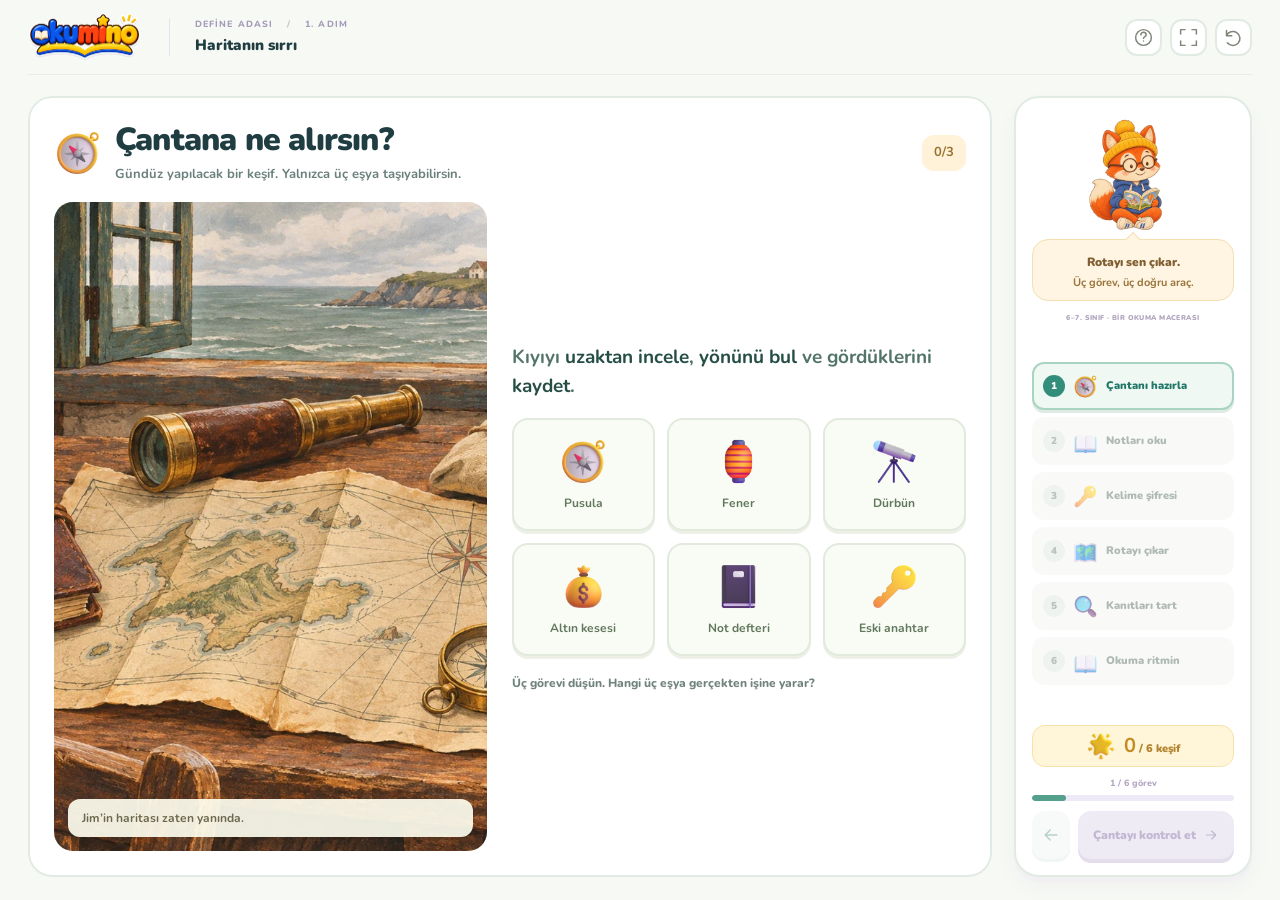
==== commit 42ade209: "Replace captain journal with guided reading rhythm practice" ====
--- a/ortaokul/index.html
+++ b/ortaokul/index.html
@@ -12,7 +12,7 @@
   <link href="https://fonts.googleapis.com/css2?family=Nunito:wght@400;600;700;800;900&display=swap" rel="stylesheet">
   <link rel="stylesheet" href="style.css?v=2">
   <link rel="stylesheet" href="playful.css?v=2">
-  <link rel="stylesheet" href="island.css?v=1">
+  <link rel="stylesheet" href="island.css?v=3">
 </head>
 <body>
   <svg class="symbol-library" aria-hidden="true" xmlns="http://www.w3.org/2000/svg"><defs>
@@ -60,6 +60,6 @@
   <dialog id="infoDialog" class="info-dialog" aria-labelledby="dialogTitle"><button class="dialog-close icon-button" data-action="close-dialog" aria-label="Pencereyi kapat"><svg><use href="#i-close"/></svg></button><h2 id="dialogTitle"></h2><div id="dialogBody"></div></dialog>
   <div id="toast" class="toast" role="status" aria-live="polite" hidden></div>
   <noscript><div class="no-script">Bu küçük yolculuk için tarayıcında JavaScript açık olmalı.</div></noscript>
-  <script src="app.js?v=1"></script>
+  <script src="app.js?v=3"></script>
 </body>
 </html>
--- a/ortaokul/island.css
+++ b/ortaokul/island.css
@@ -10,3 +10,15 @@
 @media(max-width:350px) and (max-height:620px){.risk-layout{gap:8px}.decision-consequence{padding:10px;gap:6px}.decision-consequence h2{font-size:14px}.decision-consequence p{font-size:10px;line-height:1.4}.risk-layout .answer-button{min-height:34px;font-size:10px;padding:6px}.risk-layout .answer-letter{width:19px;height:19px}.risk-layout .task-copy h2{font-size:14px}.risk-layout .task-copy{gap:6px}.island-finish{gap:8px}.island-finish>p:not(.completion-kicker){font-size:10px;line-height:1.4}.island-finish .captains-summary{padding:9px;font-size:10px}.captains-summary>p{-webkit-line-clamp:2}.island-finish .completion-chips{gap:4px}.island-finish .completion-chips>span{padding:4px 7px;font-size:8px}.island-finish .screen-title{font-size:21px}}
 @media(max-height:480px) and (min-width:541px){.pair-definition{min-height:20px;padding:3px 9px;font-size:9px}.pair-definitions{gap:4px}.route-note{padding:7px}.route-note>p{font-size:12px}.navigation-desk{gap:5px}.direction-pad{grid-template-rows:repeat(2,24px)}.journal-layout{grid-template-columns:.8fr 1.4fr;grid-template-rows:auto minmax(0,1fr) auto auto;gap:5px 15px}.journal-brief{grid-column:1;grid-row:1/4}.journal-label{grid-column:2;grid-row:1}.journal-layout>textarea{grid-column:2;grid-row:2;min-height:40px}.journal-meta{grid-column:2;grid-row:3;font-size:8px}.journal-layout>.read-confirm{grid-column:1/-1;grid-row:4;justify-content:center;font-size:10px}.journal-layout>.feedback{display:none}.island-finish{display:grid;grid-template-columns:1fr 1fr;grid-template-rows:auto auto auto auto;gap:8px 25px;align-content:center}.island-finish .completion-kicker{grid-column:1;grid-row:1;font-size:8px}.island-finish .screen-title{grid-column:1;grid-row:2;font-size:24px}.island-finish .completion-chips{grid-column:1;grid-row:3}.island-finish>p:not(.completion-kicker){grid-column:1;grid-row:4;font-size:10px;line-height:1.4}.island-finish .captains-summary{grid-column:2;grid-row:1/4;font-size:11px;min-width:0;padding:12px}.island-finish .finish-actions{grid-column:2;grid-row:4;gap:9px;justify-content:center}.finish-actions .text-tool{font-size:10px;min-height:29px;padding:0 7px}.island-finish .captains-summary>p{font-size:11px;line-height:1.5;-webkit-line-clamp:3}}
 @media(max-height:480px) and (min-width:541px){.navigation-desk .route-tools{gap:1px}.navigation-desk .route-tools button{padding:2px 0;font-size:9px;line-height:1.3}.navigation-desk .direction-pad{grid-template-rows:repeat(2,22px)}.navigation-desk .route-note{padding:6px}.navigation-desk .route-note>p{margin:3px 0;font-size:11px}}
+/* Guided reading: stable text, a quiet moving emphasis, no flashing. */
+.pace-screen{gap:20px}.pace-layout{flex:1;min-height:0;display:grid;grid-template-columns:1.35fr 1fr;gap:24px;align-items:stretch}.pace-paper{display:flex;min-height:0;flex-direction:column;border:1px solid #e8dfc7;border-radius:22px;padding:28px;background:#fffaf0;gap:20px;box-shadow:0 4px 0 #f0e8d7}.pace-paper-top{display:flex;justify-content:space-between;gap:10px;font-size:10px;letter-spacing:.05em;color:#a4916c;flex:none}.pace-text{flex:1;min-height:0;display:flex;align-content:center;align-items:baseline;flex-wrap:wrap;gap:8px 5px;font-size:clamp(23px,2.45vw,33px);font-weight:800;line-height:1.9;color:#52645a}.pace-phrase{padding:0 5px;border-radius:7px;box-shadow:0 0 0 2px transparent;white-space:nowrap}.pace-phrase.lit{background:#ffe5a0;color:#4f512c;box-shadow:0 0 0 2px #f1cd6b}.pace-progress{height:5px;background:#ebe7d6;border-radius:8px;overflow:hidden;flex:none}.pace-progress i{display:block;height:100%;background:#73a58a;border-radius:8px}.pace-status{margin:0;min-height:32px;line-height:1.5;font-size:12px;color:#9b8b69;flex:none}.pace-controls{display:flex;flex-direction:column;justify-content:center;gap:23px;min-width:0;min-height:0}.pace-tempo>span{display:block;font-size:10px;letter-spacing:.05em;color:#849b89;margin-bottom:11px}.pace-tempo-buttons{display:flex;gap:9px}.pace-tempo-buttons .text-tool{min-height:45px;min-width:65px;font-size:17px;justify-content:center;border:2px solid #dee8dc;color:#749078;font-weight:900;background:#fafcf7}.pace-tempo-buttons .chosen{background:#edf7e9;border-color:#8ab69b;color:#397657;box-shadow:0 3px 0 #dae9d6}.pace-tempo>small{display:block;margin-top:10px;color:#93a18c;font-size:10px;line-height:1.4}.pace-play-row{display:flex;gap:8px;align-items:center;flex-wrap:wrap}.pace-play-row .text-tool{min-height:43px;font-size:12px;font-weight:900;border-radius:11px}.pace-play{background:#2f8b76;color:white;border-color:#2f8b76}.pace-play:hover{background:#22715f;color:white}.pace-manual{display:flex;gap:9px;align-items:center;font-size:12px;color:#7a927d;cursor:pointer}.pace-manual input{width:18px;height:18px;accent-color:#378b74;flex:none}.pace-review{display:flex;gap:22px}.pace-review .quiet-button{color:#7b977e;font-size:11px}.habit-note{border:1px solid #e2e8d4;background:#f4f7eb;border-radius:14px;padding:15px;color:#73845c}.habit-note>b{font-size:13px}.habit-note p{font-size:12px;line-height:1.65;margin:7px 0 0;color:#83916c}.pace-check-layout{flex:1;min-height:0;display:grid;grid-template-columns:.9fr 1.1fr;gap:25px}.pace-check-card{padding:30px;background:#f5f5e7;border:1px solid #e5e7cf;border-radius:20px;display:flex;flex-direction:column;justify-content:center;gap:20px}.pace-check-card>img{width:70px;height:70px;object-fit:contain}.pace-check-card h2{font-size:28px;line-height:1.4;color:#68794f;margin:0}.pace-check-card p{font-size:15px;line-height:1.7;color:#8b9674;margin:0}.pace-result{color:#688a6b;font-size:12px;line-height:1.6;background:#e9efda;padding:10px;border-radius:10px}.captains-summary>span{display:block;margin-top:9px;color:#8b987b;font-size:11px}
+@media(max-width:1050px){.pace-layout{gap:17px;grid-template-columns:1.1fr 1fr}.pace-paper{padding:20px;gap:15px}.pace-text{font-size:25px;line-height:1.8;gap:5px 3px}.pace-controls{gap:18px}.pace-tempo-buttons .text-tool{min-width:54px}.pace-check-card{padding:22px;gap:15px}.pace-check-card h2{font-size:24px}.pace-check-card p{font-size:13px}}
+@media(max-width:760px){.pace-layout{grid-template-columns:1fr 1fr;gap:15px}.pace-paper{padding:18px;gap:13px}.pace-text{font-size:23px;line-height:1.7}.pace-controls{gap:17px}.pace-tempo-buttons .text-tool{min-width:44px}.pace-check-card h2{font-size:23px}.pace-check-layout{gap:18px}.pace-check-card>img{width:52px;height:52px}}
+@media(max-width:540px){.pace-screen{gap:13px}.pace-layout{display:flex;flex-direction:column;gap:15px}.pace-paper{flex:1;min-height:140px;padding:17px;gap:12px;border-radius:16px}.pace-paper-top{font-size:8px}.pace-text{font-size:22px;line-height:1.75;gap:4px 2px}.pace-phrase{padding:0 3px;border-radius:5px}.pace-status{font-size:10px;min-height:15px}.pace-controls{flex:none;gap:12px}.pace-tempo{display:grid;grid-template-columns:1fr auto;gap:6px 8px;align-items:center}.pace-tempo>span{font-size:8px;line-height:1.5;letter-spacing:.025em;margin:0}.pace-tempo-buttons{gap:7px}.pace-tempo-buttons .text-tool{min-width:43px;min-height:36px;font-size:14px}.pace-tempo>small{margin:0;font-size:9px;grid-column:1/-1}.pace-play-row{gap:7px;flex-wrap:nowrap}.pace-play-row .text-tool{min-height:37px;font-size:10px;padding:0 8px;gap:5px}.pace-play-row .text-tool svg{width:13px;height:13px}.pace-manual{font-size:10px;gap:7px}.pace-manual input{width:17px;height:17px}.pace-review{gap:20px;justify-content:space-between}.pace-review .quiet-button{font-size:10px;padding:4px 0}.habit-note{padding:11px;border-radius:11px}.habit-note>b{font-size:11px}.habit-note p{font-size:10px;line-height:1.5;margin-top:4px}.pace-check-layout{display:flex;flex-direction:column;gap:15px}.pace-check-card{flex:0 1 38%;min-height:130px;padding:18px;gap:10px;border-radius:15px}.pace-check-card>img{width:36px;height:36px}.pace-check-card h2{font-size:21px;line-height:1.35}.pace-check-card p{font-size:12px;line-height:1.5}.pace-result{font-size:10px;padding:7px}.pace-check-layout .task-copy{justify-content:center}.captains-summary>span{font-size:9px;margin-top:6px}}
+@media(max-width:540px) and (max-height:720px){.pace-screen{gap:9px}.pace-layout{gap:10px}.pace-paper{min-height:110px;padding:12px;gap:8px}.pace-text{font-size:19px;line-height:1.65;gap:3px 1px}.pace-paper-top{font-size:7px}.pace-controls{gap:8px}.pace-tempo-buttons .text-tool{min-width:37px;min-height:30px;font-size:12px}.pace-play-row .text-tool{min-height:32px;font-size:9px;padding:0 7px}.pace-status{font-size:9px;line-height:1.4;min-height:13px}.pace-manual{font-size:9px}.pace-review .quiet-button{font-size:9px;padding:2px 0}.habit-note{padding:8px}.habit-note>b{font-size:10px}.habit-note p{font-size:9px;margin-top:3px;line-height:1.4}.pace-check-card{min-height:105px;padding:13px;gap:8px}.pace-check-card>img{width:28px;height:28px}.pace-check-card h2{font-size:18px}.pace-check-card p{font-size:11px}.pace-result{font-size:9px;padding:6px}}
+@media(max-height:480px) and (min-width:541px){.pace-screen{gap:8px}.pace-layout{display:grid;grid-template-columns:1.15fr 1fr;gap:20px}.pace-paper{padding:13px;gap:8px}.pace-text{font-size:22px;line-height:1.6;gap:3px 1px}.pace-paper-top{font-size:8px}.pace-status{font-size:9px;min-height:13px;line-height:1.4}.pace-controls{gap:8px;display:grid;grid-template-columns:1fr;align-content:center}.pace-tempo{display:grid;grid-template-columns:1fr auto;gap:5px 10px;align-items:center}.pace-tempo>span{font-size:8px;margin:0;line-height:1.4}.pace-tempo>small{font-size:8px;grid-column:1/-1;margin:0}.pace-tempo-buttons{gap:6px}.pace-tempo-buttons .text-tool{font-size:12px;min-width:37px;min-height:29px}.pace-play-row{flex-wrap:nowrap}.pace-play-row .text-tool{min-height:30px;font-size:9px;padding:0 7px}.pace-manual{font-size:9px}.pace-manual input{width:15px;height:15px}.pace-review .quiet-button{font-size:9px;padding:2px 0}.habit-note{padding:7px}.habit-note>b{font-size:10px}.habit-note p{font-size:9px;line-height:1.4;margin-top:3px}.pace-check-layout{display:grid;grid-template-columns:.9fr 1.1fr;gap:20px}.pace-check-card{padding:15px;gap:9px;min-height:0}.pace-check-card>img{width:33px;height:33px}.pace-check-card h2{font-size:20px}.pace-check-card p{font-size:11px;line-height:1.5}.pace-result{font-size:9px;padding:6px}}
+.pace-review button:disabled{opacity:.4;cursor:default;text-decoration:none}
+@media(max-width:350px) and (max-height:620px){.pace-check-layout{gap:10px}.pace-check-layout .task-copy{gap:7px}.pace-check-layout .answer-button{font-size:10px;min-height:35px;padding:7px}.pace-check-layout .task-copy h2{font-size:14px}.pace-check-card{padding:11px;gap:7px}.pace-check-card h2{font-size:17px}.pace-check-card p{font-size:10px}.pace-check-card>img{width:24px;height:24px}}
+.pace-review:has(button:disabled){display:none}
+@media(max-width:350px) and (max-height:620px){.pace-paper{min-height:135px;gap:7px;padding:10px}.pace-text{font-size:16px;line-height:1.55;gap:3px 1px}.pace-paper-top{font-size:7px;letter-spacing:0}.pace-controls{gap:7px}.pace-manual{font-size:8px}.habit-note{padding:7px}.habit-note>b{font-size:9px}.habit-note p{font-size:9px}.pace-status{font-size:8px}.pace-tempo>small{font-size:8px}}
+@media(max-width:350px) and (max-height:620px){.pace-paper{min-height:155px;gap:5px}.pace-controls{gap:6px}.habit-note>b{display:none}.habit-note p{margin:0}.pace-status{line-height:1.3}.pace-phrase{padding:0 2px}}
